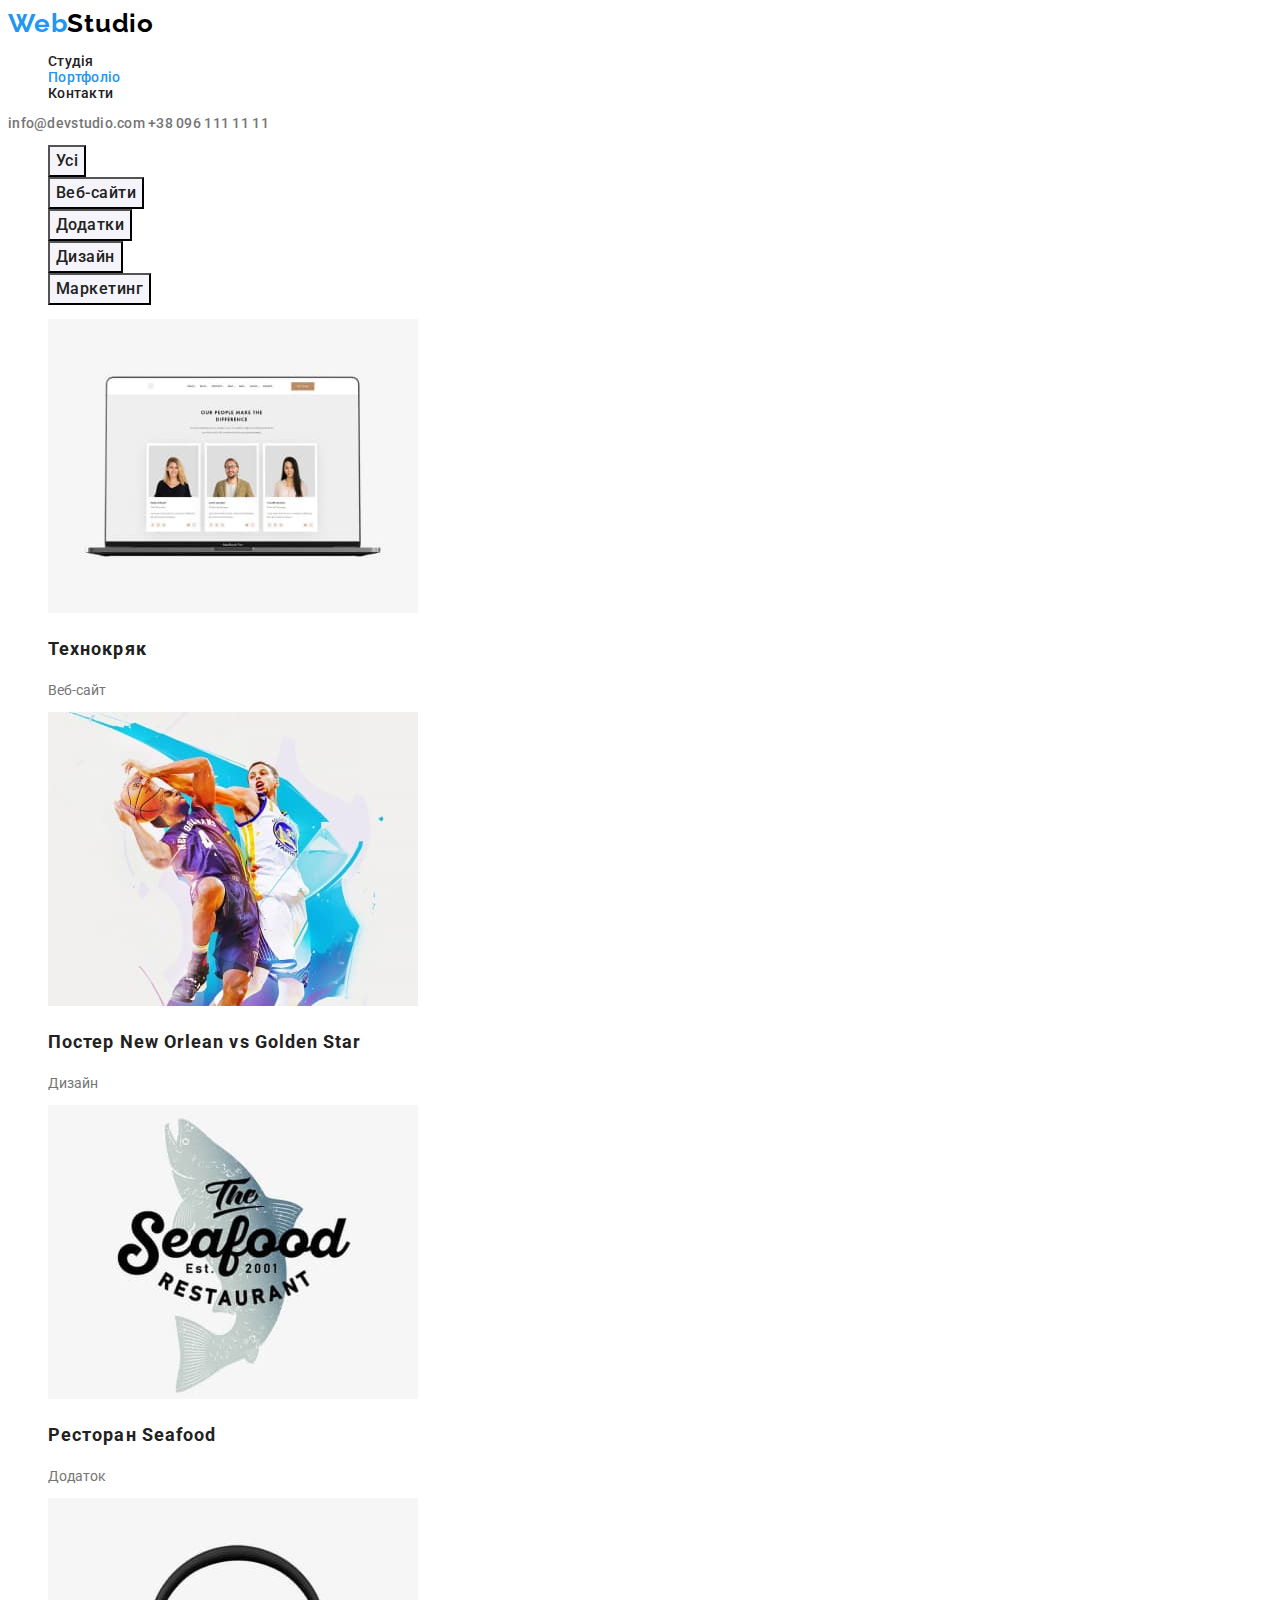
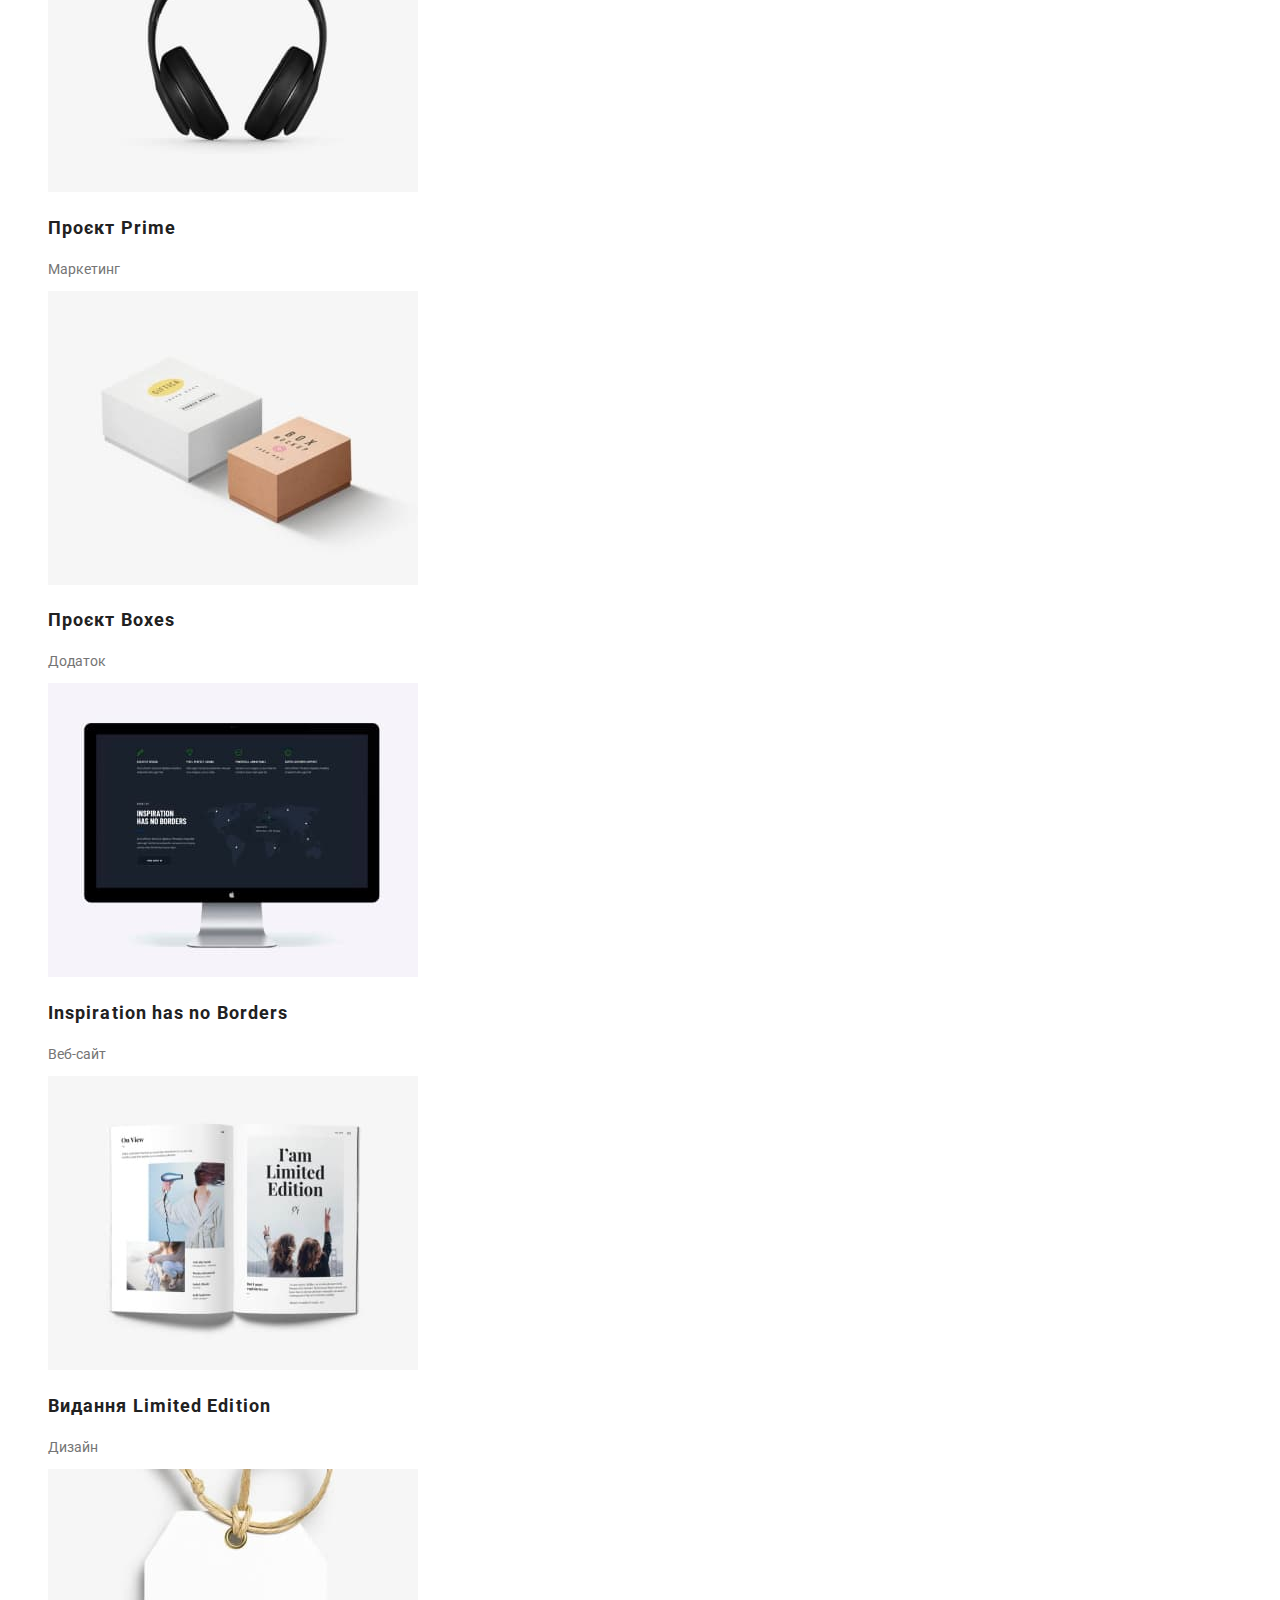
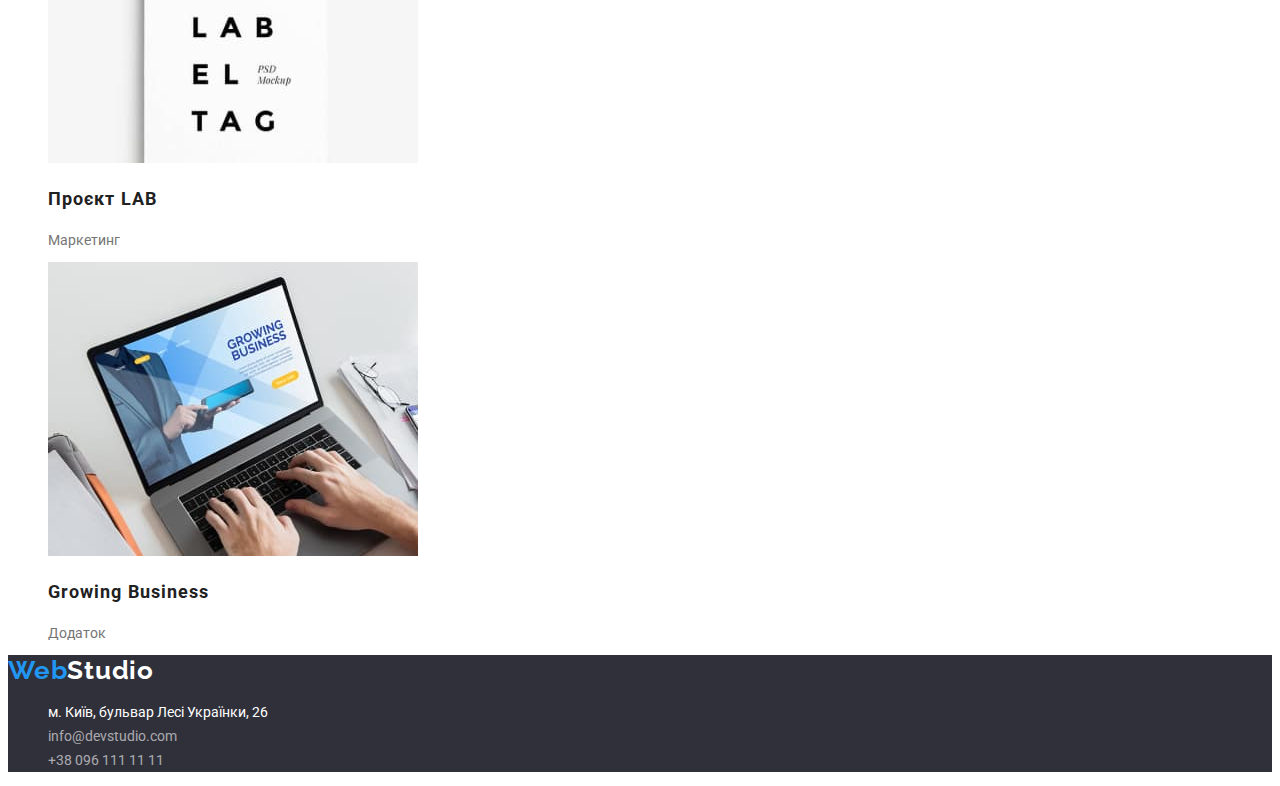
==== portfolio.html @ 14b9700d "Initial commit" ====
<!DOCTYPE html>
<html lang="uk">
	<head>
		<meta charset="UTF-8" />
		<meta http-equiv="X-UA-Compatible" content="IE=edge" />
		<meta name="viewport" content="width=device-width, initial-scale=1.0" />
		<title>Портфоліо</title>
		<link
			href="https://fonts.googleapis.com/css2?family=Raleway:wght@700&family=Roboto:wght@400;500;700;900&display=swap"
			rel="stylesheet"
		/>
		<link rel="stylesheet" href="./css/styles.css" />
	</head>
	<body>
		<header>
			<!-- prettier-ignore -->
			<a href="" lang="en" class="logo">Web<span class="logo-header">Studio</span></a>
			<nav>
				<ul class="list site-nav">
					<li><a href="./index.html" class="link">Студія</a></li>
					<li><a href="" class="link current">Портфоліо</a></li>
					<li><a href="" class="link">Контакти</a></li>
				</ul>
			</nav>
			<a href="mailto:info@devstudio.com" class="link-contacts">info@devstudio.com</a>
			<a href="tel:+380961111111" class="link-contacts">+38 096 111 11 11</a>
		</header>
		<main>
			<section class="section">
				<h1 class="visually-hidden">Портфоліо</h1>
				<!-- Фільтр -->
				<ul class="filter list">
					<li><button class="filter-button" type="button">Усі</button></li>
					<li><button class="filter-button" type="button">Веб-сайти</button></li>
					<li><button class="filter-button" type="button">Додатки</button></li>
					<li><button class="filter-button" type="button">Дизайн</button></li>
					<li><button class="filter-button" type="button">Маркетинг</button></li>
				</ul>
				<!-- Проекти -->
				<ul class="list">
					<li>
						<img src="./images/techno.jpg" alt="вебсайт технокряк" width="370" height="294" />
						<h2 class="title-portfolio">Технокряк</h2>
						<p>Веб-сайт</p>
					</li>
					<li>
						<img src="./images/basket.jpg" alt="постер баскетбольного матчу" width="370" height="294" />
						<h2 class="title-portfolio">
							Постер
							<span lang="en">New Orlean vs Golden Star</span>
						</h2>
						<p>Дизайн</p>
					</li>
					<li>
						<img src="./images/seafood.jpg" alt="додаток ресторан сайфуд" width="370" height="294" />
						<h2 class="title-portfolio">
							Ресторан
							<span lang="en">Seafood</span>
						</h2>
						<p>Додаток</p>
					</li>
					<li>
						<img src="./images/prime.jpg" alt="маркетинговий проєкт прайм" width="370" height="294" />
						<h2 class="title-portfolio">
							Проєкт
							<span lang="en">Prime</span>
						</h2>
						<p>Маркетинг</p>
					</li>
					<li>
						<img src="./images/boxes.jpg" alt="додаток проєкт боксес" width="370" height="294" />
						<h2 class="title-portfolio">
							Проєкт
							<span lang="en">Boxes</span>
						</h2>
						<p>Додаток</p>
					</li>
					<li>
						<img src="./images/borders.jpg" alt="вебсайт натхнення немає кордонів" width="370" height="294" />
						<h2 class="title-portfolio" lang="en">Inspiration has no Borders</h2>
						<p>Веб-сайт</p>
					</li>
					<li>
						<img src="./images/limited-edition.jpg" alt="дизайн видання обмежена серія" width="370" height="294" />
						<h2 class="title-portfolio">
							Видання
							<span lang="en">Limited Edition</span>
						</h2>
						<p>Дизайн</p>
					</li>
					<li>
						<img src="./images/lab.jpg" alt="маркетинговий проєкт лаб" width="370" height="294" />
						<h2 class="title-portfolio">
							Проєкт
							<span lang="en">LAB</span>
						</h2>
						<p>Маркетинг</p>
					</li>
					<li>
						<img src="./images/busines.jpg" alt="додаток зростаючий бізнес" width="370" height="294" />
						<h2 class="title-portfolio" lang="en">Growing Business</h2>
						<p>Додаток</p>
					</li>
				</ul>
			</section>
		</main>
		<footer class="footer">
			<!-- prettier-ignore -->
			<a href="" lang="en" class="logo">Web<span class="logo-footer">Studio</span></a>
			<address>
				<ul class="list">
					<li>
						<a
							href="https://goo.gl/maps/GXKJQdvFJzr9G8gM8"
							target="_blank"
							rel="noopener noreferrer nofollow"
							class="link-addresse-footer"
						>
							м. Київ, бульвар Лесі Українки, 26
						</a>
					</li>
					<li><a href="mailto:info@devstudio.com" class="link-contacts-footer">info@devstudio.com</a></li>
					<li><a href="tel:+380961111111" class="link-contacts-footer">+38 096 111 11 11</a></li>
				</ul>
			</address>
		</footer>
	</body>
</html>
---- css/styles.css ----
/* основний колір тексту #757575 */
/* колір заголовків h3 #212121 */
/* основний колір фону #FFFFFF */
/* додатковий колір фону #F5F4FA */
/* колір геро и футера #2F303A */
/* колір контактів футера rgba(255, 255, 255, 0.6); */
/*  */

/* призначенн змінних */
:root {
  --primary-text-color: #757575;
  --title-text-color: #212121;
  --basic-white-color: #ffffff;
  --logo-web: #2196f3;
  --logo-header: #000000;
  --hero-footer-bgc: #2f303a;
  --contacts-footer-colors: rgba(255, 255, 255, 0.6);
  --secondary-bgc: #f5f4fa;
}

/* body */
body {
  color: var(--primary-text-color);
  background-color: var(--basic-white-color);

  font-family: Roboto, sans-serif;
  font-size: 14px;
}

.background {
  background-color: var(--secondary-bgc);
}
.list {
  list-style: none;
}

.visually-hidden {
  position: absolute;
  white-space: nowrap;
  width: 1px;
  height: 1px;
  overflow: hidden;
  border: 0;
  padding: 0;
  clip: rect(0 0 0 0);
  clip-path: inset(50%);
  margin: -1px;
}

/* Header */
/* логотип*/
.logo {
  color: var(--logo-web);
  font-family: 'Raleway';

  font-weight: 700;
  font-size: 26px;
  line-height: calc(31 / 26);
  letter-spacing: 0.03em;

  text-decoration: none;
}
.logo-header {
  color: var(--logo-header);
}
/* кнопки навігації */
.site-nav .link {
  color: var(--title-text-color);

  font-weight: 500;
  font-size: 14px;
  line-height: calc(16 / 14);
  letter-spacing: 0.02em;

  text-decoration: none;
}

.site-nav .link:hover,
.site-nav .link:focus {
  color: var(--logo-web);
}

.link.current {
  color: var(--logo-web);
}

/* ссилки на пошту і телефон */
.link-contacts {
  color: var(--primary-text-color);

  font-weight: 500;
  font-size: 14px;
  line-height: calc(16 / 14);
  letter-spacing: 0.02em;

  text-decoration: none;
}

.link-contacts:hover,
.link-contacts:focus {
  color: var(--logo-web);
}

/* HERO */

.hero-section {
  background-color: var(--hero-footer-bgc);
}

.hero-title {
  color: var(--basic-white-color);

  font-weight: 900;
  font-size: 44px;
  line-height: calc(60 / 44);
  text-align: center;
  letter-spacing: 0.06em;

  text-transform: uppercase;
}

.hero-button {
  background-color: var(--logo-web);
  color: var(--basic-white-color);

  cursor: pointer;

  font-weight: 700;
  font-size: 16px;
  line-height: calc(30 / 16);
  display: flex;
  align-items: center;
  text-align: center;
  letter-spacing: 0.06em;
}

/* Стилі заголовків */
.section-title {
  color: var(--title-text-color);

  font-weight: 700;
  font-size: 36px;
  line-height: calc(42 / 36);
  text-align: center;
  letter-spacing: 0.03em;
}

.feature-title {
  color: var(--title-text-color);

  font-weight: 700;
  font-size: 14px;
  line-height: calc(16 / 14);
  letter-spacing: 0.03em;
  text-transform: uppercase;
}

.tem-title {
  color: var(--title-text-color);

  font-weight: 500;
  font-size: 16px;
  line-height: calc(19 / 16);
  letter-spacing: 0.03em;
}

/* FOOTER */
.footer {
  background-color: var(--hero-footer-bgc);
  line-height: calc(24 / 14);
}
.logo-footer {
  color: var(--basic-white-color);
}

.link-addresse-footer {
  color: var(--basic-white-color);
  text-decoration: none;
  font-style: normal;
}

.link-addresse-footer:hover,
.link-addresse-footer:focus {
  color: var(--logo-web);
}

.link-contacts-footer {
  color: var(--contacts-footer-colors);
  text-decoration: none;
  font-style: normal;
}

.link-contacts-footer:hover,
.link-contacts-footer:focus {
  color: var(--logo-web);
}

/* Портфоліо */
.filter-button {
  color: var(--title-text-color);
  background-color: var(--secondary-bgc);

  font-family: 'Roboto';
  font-style: normal;
  font-weight: 500;
  font-size: 16px;
  line-height: calc(26 / 16);
  text-align: center;
  letter-spacing: 0.03em;
}

.filter-button:hover,
.filter-button:focus {
  color: var(--basic-white-color);
  background-color: var(--logo-web);
  cursor: pointer;
}

.title-portfolio {
  color: var(--title-text-color);

  font-weight: 700;
  font-size: 18px;
  line-height: calc(36 / 18);
  letter-spacing: 0.06em;
}
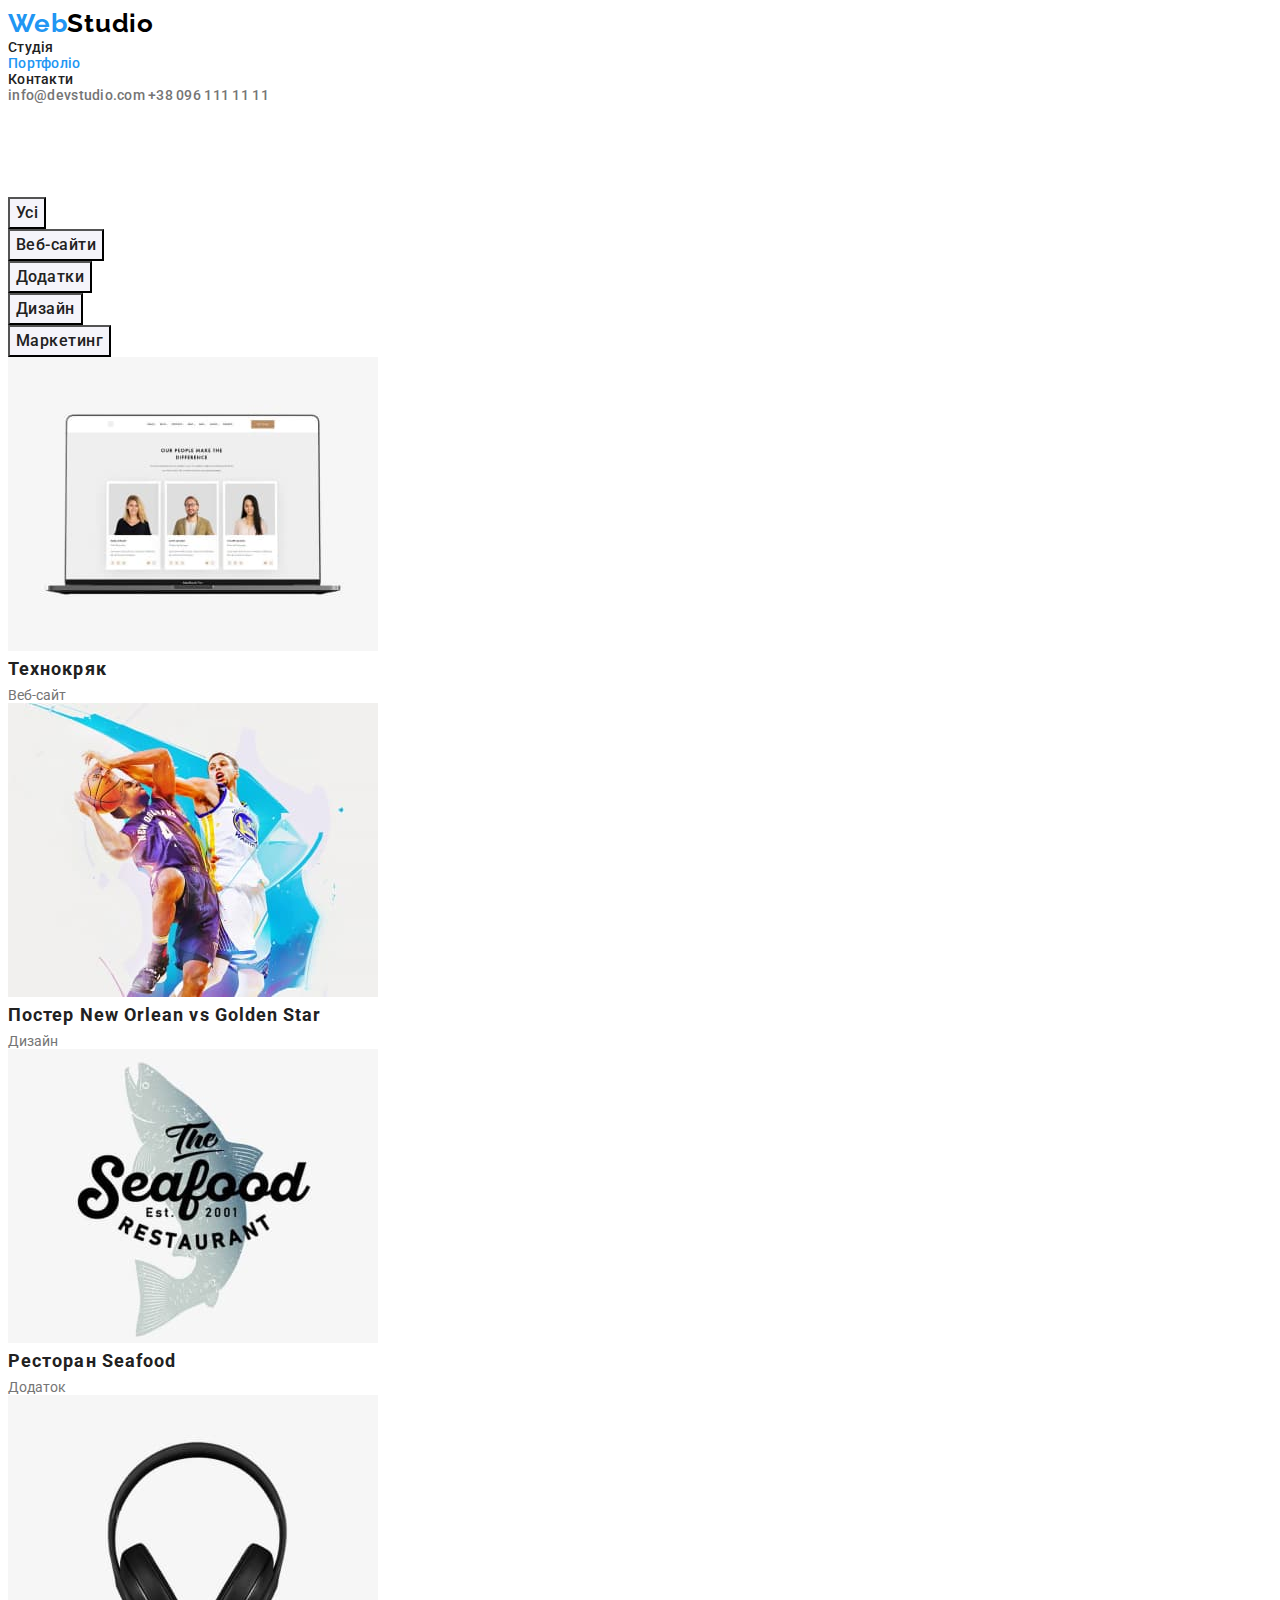
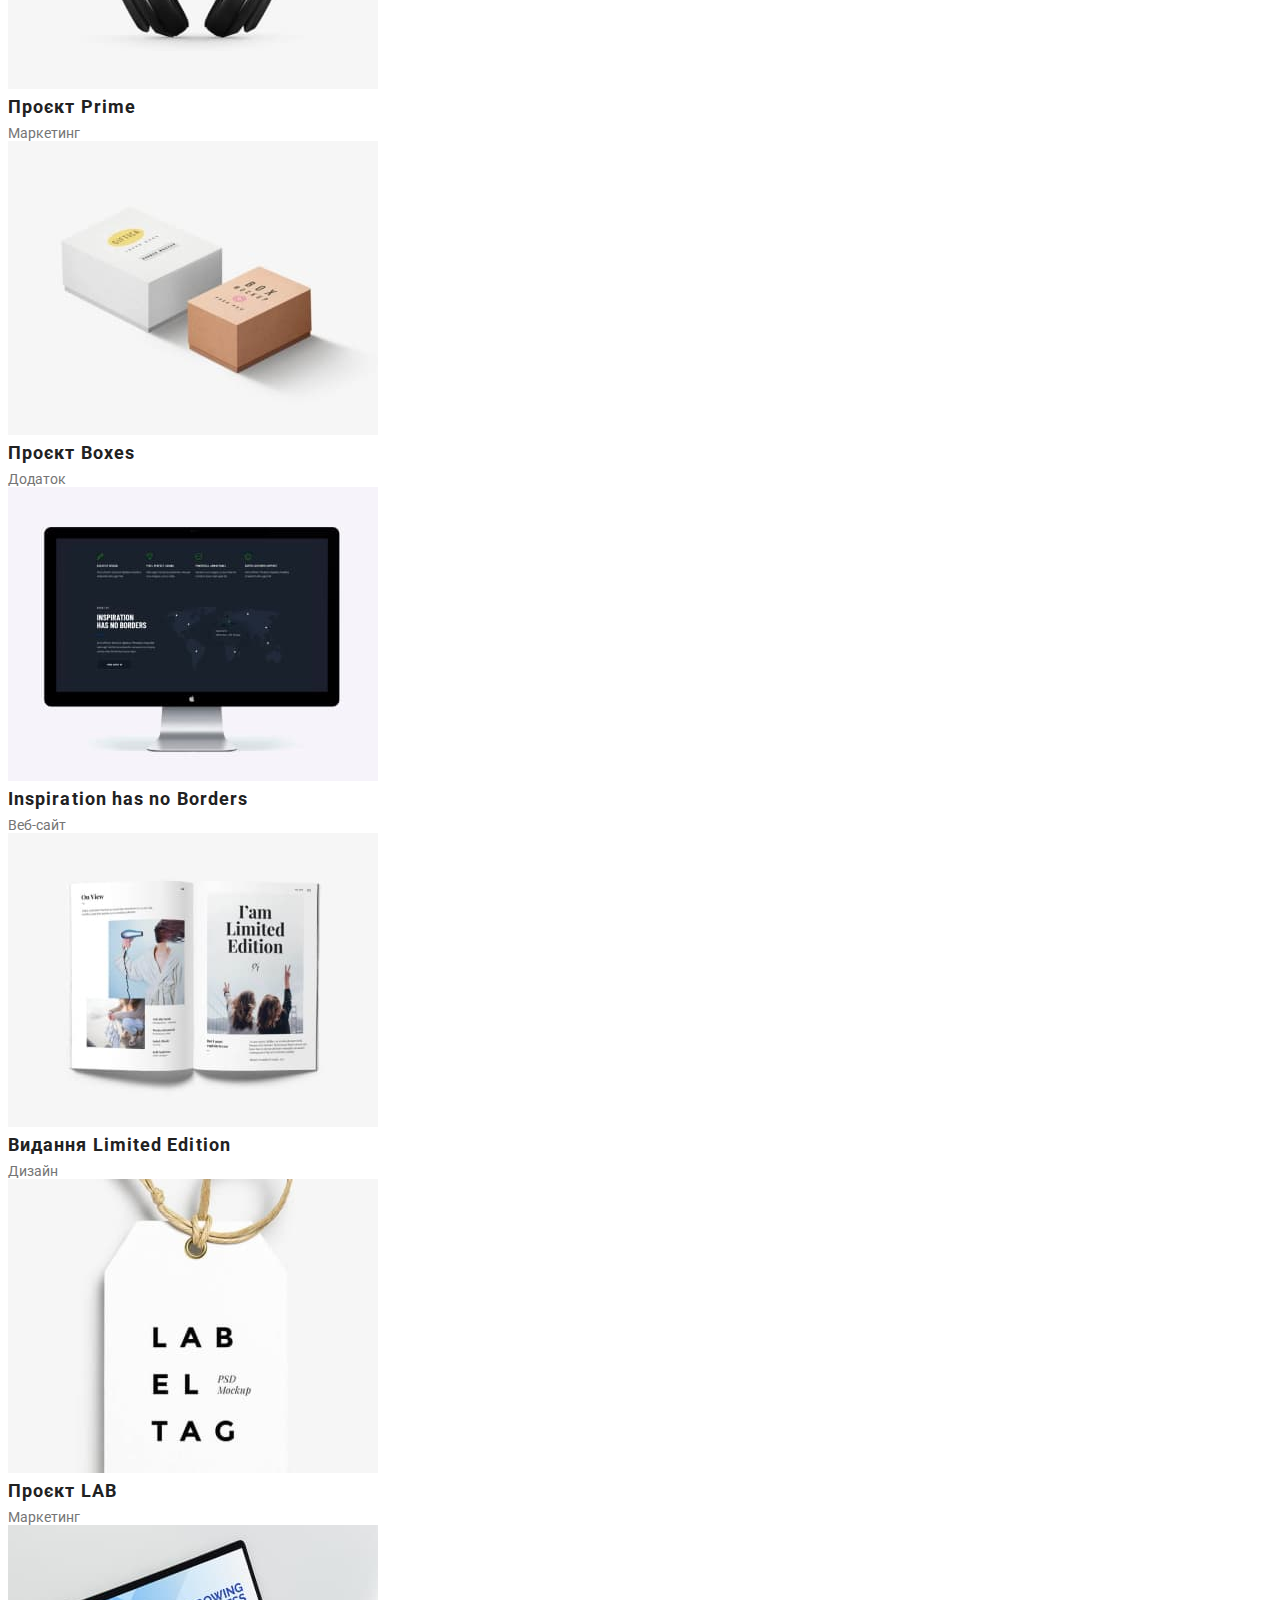
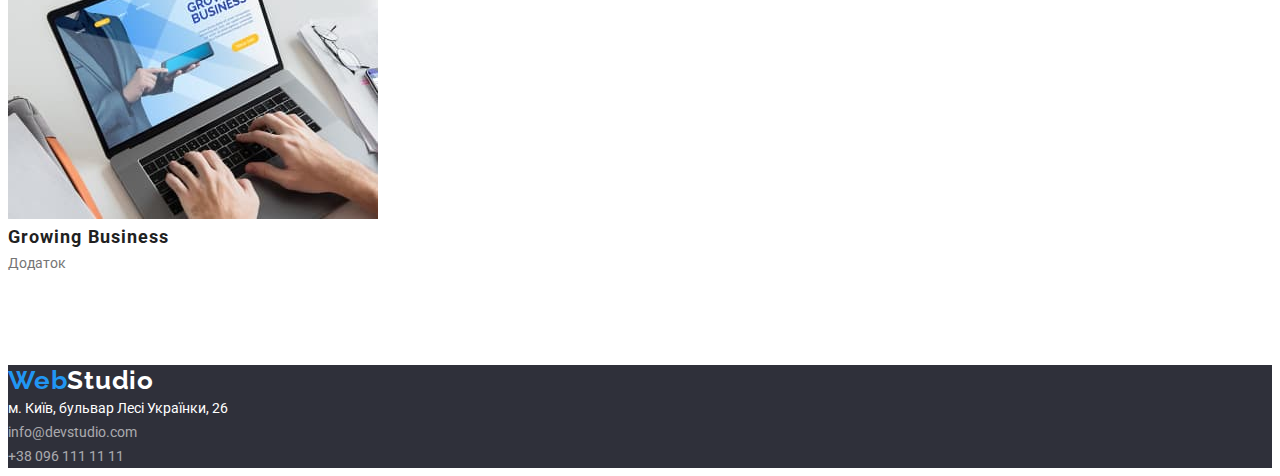
==== commit 9763291c: "розстановка відступів(не закінчив)" ====
--- a/portfolio.html
+++ b/portfolio.html
@@ -1,128 +1,167 @@
 <!DOCTYPE html>
 <html lang="uk">
-	<head>
-		<meta charset="UTF-8" />
-		<meta http-equiv="X-UA-Compatible" content="IE=edge" />
-		<meta name="viewport" content="width=device-width, initial-scale=1.0" />
-		<title>Портфоліо</title>
-		<link
-			href="https://fonts.googleapis.com/css2?family=Raleway:wght@700&family=Roboto:wght@400;500;700;900&display=swap"
-			rel="stylesheet"
-		/>
-		<link rel="stylesheet" href="./css/styles.css" />
-	</head>
-	<body>
-		<header>
-			<!-- prettier-ignore -->
-			<a href="" lang="en" class="logo">Web<span class="logo-header">Studio</span></a>
-			<nav>
-				<ul class="list site-nav">
-					<li><a href="./index.html" class="link">Студія</a></li>
-					<li><a href="" class="link current">Портфоліо</a></li>
-					<li><a href="" class="link">Контакти</a></li>
-				</ul>
-			</nav>
-			<a href="mailto:info@devstudio.com" class="link-contacts">info@devstudio.com</a>
-			<a href="tel:+380961111111" class="link-contacts">+38 096 111 11 11</a>
-		</header>
-		<main>
-			<section class="section">
-				<h1 class="visually-hidden">Портфоліо</h1>
-				<!-- Фільтр -->
-				<ul class="filter list">
-					<li><button class="filter-button" type="button">Усі</button></li>
-					<li><button class="filter-button" type="button">Веб-сайти</button></li>
-					<li><button class="filter-button" type="button">Додатки</button></li>
-					<li><button class="filter-button" type="button">Дизайн</button></li>
-					<li><button class="filter-button" type="button">Маркетинг</button></li>
-				</ul>
-				<!-- Проекти -->
-				<ul class="list">
-					<li>
-						<img src="./images/techno.jpg" alt="вебсайт технокряк" width="370" height="294" />
-						<h2 class="title-portfolio">Технокряк</h2>
-						<p>Веб-сайт</p>
-					</li>
-					<li>
-						<img src="./images/basket.jpg" alt="постер баскетбольного матчу" width="370" height="294" />
-						<h2 class="title-portfolio">
-							Постер
-							<span lang="en">New Orlean vs Golden Star</span>
-						</h2>
-						<p>Дизайн</p>
-					</li>
-					<li>
-						<img src="./images/seafood.jpg" alt="додаток ресторан сайфуд" width="370" height="294" />
-						<h2 class="title-portfolio">
-							Ресторан
-							<span lang="en">Seafood</span>
-						</h2>
-						<p>Додаток</p>
-					</li>
-					<li>
-						<img src="./images/prime.jpg" alt="маркетинговий проєкт прайм" width="370" height="294" />
-						<h2 class="title-portfolio">
-							Проєкт
-							<span lang="en">Prime</span>
-						</h2>
-						<p>Маркетинг</p>
-					</li>
-					<li>
-						<img src="./images/boxes.jpg" alt="додаток проєкт боксес" width="370" height="294" />
-						<h2 class="title-portfolio">
-							Проєкт
-							<span lang="en">Boxes</span>
-						</h2>
-						<p>Додаток</p>
-					</li>
-					<li>
-						<img src="./images/borders.jpg" alt="вебсайт натхнення немає кордонів" width="370" height="294" />
-						<h2 class="title-portfolio" lang="en">Inspiration has no Borders</h2>
-						<p>Веб-сайт</p>
-					</li>
-					<li>
-						<img src="./images/limited-edition.jpg" alt="дизайн видання обмежена серія" width="370" height="294" />
-						<h2 class="title-portfolio">
-							Видання
-							<span lang="en">Limited Edition</span>
-						</h2>
-						<p>Дизайн</p>
-					</li>
-					<li>
-						<img src="./images/lab.jpg" alt="маркетинговий проєкт лаб" width="370" height="294" />
-						<h2 class="title-portfolio">
-							Проєкт
-							<span lang="en">LAB</span>
-						</h2>
-						<p>Маркетинг</p>
-					</li>
-					<li>
-						<img src="./images/busines.jpg" alt="додаток зростаючий бізнес" width="370" height="294" />
-						<h2 class="title-portfolio" lang="en">Growing Business</h2>
-						<p>Додаток</p>
-					</li>
-				</ul>
-			</section>
-		</main>
-		<footer class="footer">
-			<!-- prettier-ignore -->
-			<a href="" lang="en" class="logo">Web<span class="logo-footer">Studio</span></a>
-			<address>
-				<ul class="list">
-					<li>
-						<a
-							href="https://goo.gl/maps/GXKJQdvFJzr9G8gM8"
-							target="_blank"
-							rel="noopener noreferrer nofollow"
-							class="link-addresse-footer"
-						>
-							м. Київ, бульвар Лесі Українки, 26
-						</a>
-					</li>
-					<li><a href="mailto:info@devstudio.com" class="link-contacts-footer">info@devstudio.com</a></li>
-					<li><a href="tel:+380961111111" class="link-contacts-footer">+38 096 111 11 11</a></li>
-				</ul>
-			</address>
-		</footer>
-	</body>
+  <head>
+    <meta charset="UTF-8" />
+    <meta http-equiv="X-UA-Compatible" content="IE=edge" />
+    <meta name="viewport" content="width=device-width, initial-scale=1.0" />
+    <title>Портфоліо</title>
+    <link
+      href="https://fonts.googleapis.com/css2?family=Raleway:wght@700&family=Roboto:wght@400;500;700;900&display=swap"
+      rel="stylesheet"
+    />
+    <link
+      rel="stylesheet"
+      href="https://cdnjs.cloudflare.com/ajax/libs/modern-normalize/1.1.0/modern-normalize.min.css"
+      integrity="sha512-wpPYUAdjBVSE4KJnH1VR1HeZfpl1ub8YT/NKx4PuQ5NmX2tKuGu6U/JRp5y+Y8XG2tV+wKQpNHVUX03MfMFn9Q=="
+      crossorigin="anonymous"
+      referrerpolicy="no-referrer"
+    />
+    <link rel="stylesheet" href="./css/styles.css" />
+  </head>
+  <body>
+    <header>
+      <!-- prettier-ignore -->
+      <a href="" lang="en" class="logo">Web<span class="logo-header">Studio</span></a>
+      <nav>
+        <ul class="list site-nav">
+          <li><a href="./index.html" class="link">Студія</a></li>
+          <li><a href="" class="link current">Портфоліо</a></li>
+          <li><a href="" class="link">Контакти</a></li>
+        </ul>
+      </nav>
+      <a href="mailto:info@devstudio.com" class="link-contacts">info@devstudio.com</a>
+      <a href="tel:+380961111111" class="link-contacts">+38 096 111 11 11</a>
+    </header>
+    <main>
+      <section class="section">
+        <h1 class="visually-hidden">Портфоліо</h1>
+        <!-- Фільтр -->
+        <ul class="filter list">
+          <li><button class="filter-button" type="button">Усі</button></li>
+          <li><button class="filter-button" type="button">Веб-сайти</button></li>
+          <li><button class="filter-button" type="button">Додатки</button></li>
+          <li><button class="filter-button" type="button">Дизайн</button></li>
+          <li><button class="filter-button" type="button">Маркетинг</button></li>
+        </ul>
+        <!-- Проекти -->
+        <ul class="list">
+          <li>
+            <img src="./images/techno.jpg" alt="вебсайт технокряк" width="370" height="294" />
+            <h2 class="title-portfolio">Технокряк</h2>
+            <p>Веб-сайт</p>
+          </li>
+          <li>
+            <img
+              src="./images/basket.jpg"
+              alt="постер баскетбольного матчу"
+              width="370"
+              height="294"
+            />
+            <h2 class="title-portfolio">
+              Постер
+              <span lang="en">New Orlean vs Golden Star</span>
+            </h2>
+            <p>Дизайн</p>
+          </li>
+          <li>
+            <img
+              src="./images/seafood.jpg"
+              alt="додаток ресторан сайфуд"
+              width="370"
+              height="294"
+            />
+            <h2 class="title-portfolio">
+              Ресторан
+              <span lang="en">Seafood</span>
+            </h2>
+            <p>Додаток</p>
+          </li>
+          <li>
+            <img
+              src="./images/prime.jpg"
+              alt="маркетинговий проєкт прайм"
+              width="370"
+              height="294"
+            />
+            <h2 class="title-portfolio">
+              Проєкт
+              <span lang="en">Prime</span>
+            </h2>
+            <p>Маркетинг</p>
+          </li>
+          <li>
+            <img src="./images/boxes.jpg" alt="додаток проєкт боксес" width="370" height="294" />
+            <h2 class="title-portfolio">
+              Проєкт
+              <span lang="en">Boxes</span>
+            </h2>
+            <p>Додаток</p>
+          </li>
+          <li>
+            <img
+              src="./images/borders.jpg"
+              alt="вебсайт натхнення немає кордонів"
+              width="370"
+              height="294"
+            />
+            <h2 class="title-portfolio" lang="en">Inspiration has no Borders</h2>
+            <p>Веб-сайт</p>
+          </li>
+          <li>
+            <img
+              src="./images/limited-edition.jpg"
+              alt="дизайн видання обмежена серія"
+              width="370"
+              height="294"
+            />
+            <h2 class="title-portfolio">
+              Видання
+              <span lang="en">Limited Edition</span>
+            </h2>
+            <p>Дизайн</p>
+          </li>
+          <li>
+            <img src="./images/lab.jpg" alt="маркетинговий проєкт лаб" width="370" height="294" />
+            <h2 class="title-portfolio">
+              Проєкт
+              <span lang="en">LAB</span>
+            </h2>
+            <p>Маркетинг</p>
+          </li>
+          <li>
+            <img
+              src="./images/busines.jpg"
+              alt="додаток зростаючий бізнес"
+              width="370"
+              height="294"
+            />
+            <h2 class="title-portfolio" lang="en">Growing Business</h2>
+            <p>Додаток</p>
+          </li>
+        </ul>
+      </section>
+    </main>
+    <footer class="footer">
+      <!-- prettier-ignore -->
+      <a href="" lang="en" class="logo">Web<span class="logo-footer">Studio</span></a>
+      <address>
+        <ul class="list">
+          <li>
+            <a
+              href="https://goo.gl/maps/GXKJQdvFJzr9G8gM8"
+              target="_blank"
+              rel="noopener noreferrer nofollow"
+              class="link-addresse-footer"
+            >
+              м. Київ, бульвар Лесі Українки, 26
+            </a>
+          </li>
+          <li>
+            <a href="mailto:info@devstudio.com" class="link-contacts-footer">info@devstudio.com</a>
+          </li>
+          <li><a href="tel:+380961111111" class="link-contacts-footer">+38 096 111 11 11</a></li>
+        </ul>
+      </address>
+    </footer>
+  </body>
 </html>
--- a/css/styles.css
+++ b/css/styles.css
@@ -4,9 +4,10 @@
 /* додатковий колір фону #F5F4FA */
 /* колір геро и футера #2F303A */
 /* колір контактів футера rgba(255, 255, 255, 0.6); */
-/*  */
-
-/* призначенн змінних */
+/* колір логотип, кнопка, підсвітка #2196F3*/
+/* колір кнопка герой-активна #188CE8 */
+
+/* призначення змінних */
 :root {
   --primary-text-color: #757575;
   --title-text-color: #212121;
@@ -16,6 +17,7 @@
   --hero-footer-bgc: #2f303a;
   --contacts-footer-colors: rgba(255, 255, 255, 0.6);
   --secondary-bgc: #f5f4fa;
+  --button-activ-color: #188ce8;
 }
 
 /* body */
@@ -30,10 +32,34 @@
 .background {
   background-color: var(--secondary-bgc);
 }
+
+h1,
+h2,
+h3,
+h4,
+h5,
+h6,
+p {
+  margin: 0;
+}
 .list {
   list-style: none;
-}
-
+  margin: 0;
+  padding: 0;
+}
+
+img {
+  display: block;
+}
+
+.container {
+  width: 1200px;
+  padding-left: 15px;
+  padding-right: 15px;
+  margin-left: auto;
+  margin-right: auto;
+  outline: 2px solid red;
+}
 .visually-hidden {
   position: absolute;
   white-space: nowrap;
@@ -105,6 +131,7 @@
 
 .hero-section {
   background-color: var(--hero-footer-bgc);
+  padding: 200px 0;
 }
 
 .hero-title {
@@ -115,8 +142,10 @@
   line-height: calc(60 / 44);
   text-align: center;
   letter-spacing: 0.06em;
-
   text-transform: uppercase;
+
+  width: 696px;
+  padding-bottom: 30px;
 }
 
 .hero-button {
@@ -128,13 +157,31 @@
   font-weight: 700;
   font-size: 16px;
   line-height: calc(30 / 16);
-  display: flex;
+  /* display: flex; */
   align-items: center;
   text-align: center;
   letter-spacing: 0.06em;
-}
-
-/* Стилі заголовків */
+
+  min-width: 216px;
+  min-height: 50px;
+  padding: 10px 32px;
+  border-radius: 4px;
+}
+
+.hero-button:hover,
+.hero-button:focus {
+  background-color: var(--button-activ-color);
+}
+
+/* Main */
+
+.section {
+  padding-top: 94px;
+  padding-bottom: 94px;
+}
+.not-padding {
+  padding-top: 0;
+}
 .section-title {
   color: var(--title-text-color);
 
@@ -143,6 +190,8 @@
   line-height: calc(42 / 36);
   text-align: center;
   letter-spacing: 0.03em;
+
+  margin-bottom: 50px;
 }
 
 .feature-title {
@@ -153,9 +202,15 @@
   line-height: calc(16 / 14);
   letter-spacing: 0.03em;
   text-transform: uppercase;
-}
-
-.tem-title {
+
+  margin-bottom: 10px;
+}
+
+.feature-text {
+  width: 270px;
+}
+
+.team-title {
   color: var(--title-text-color);
 
   font-weight: 500;
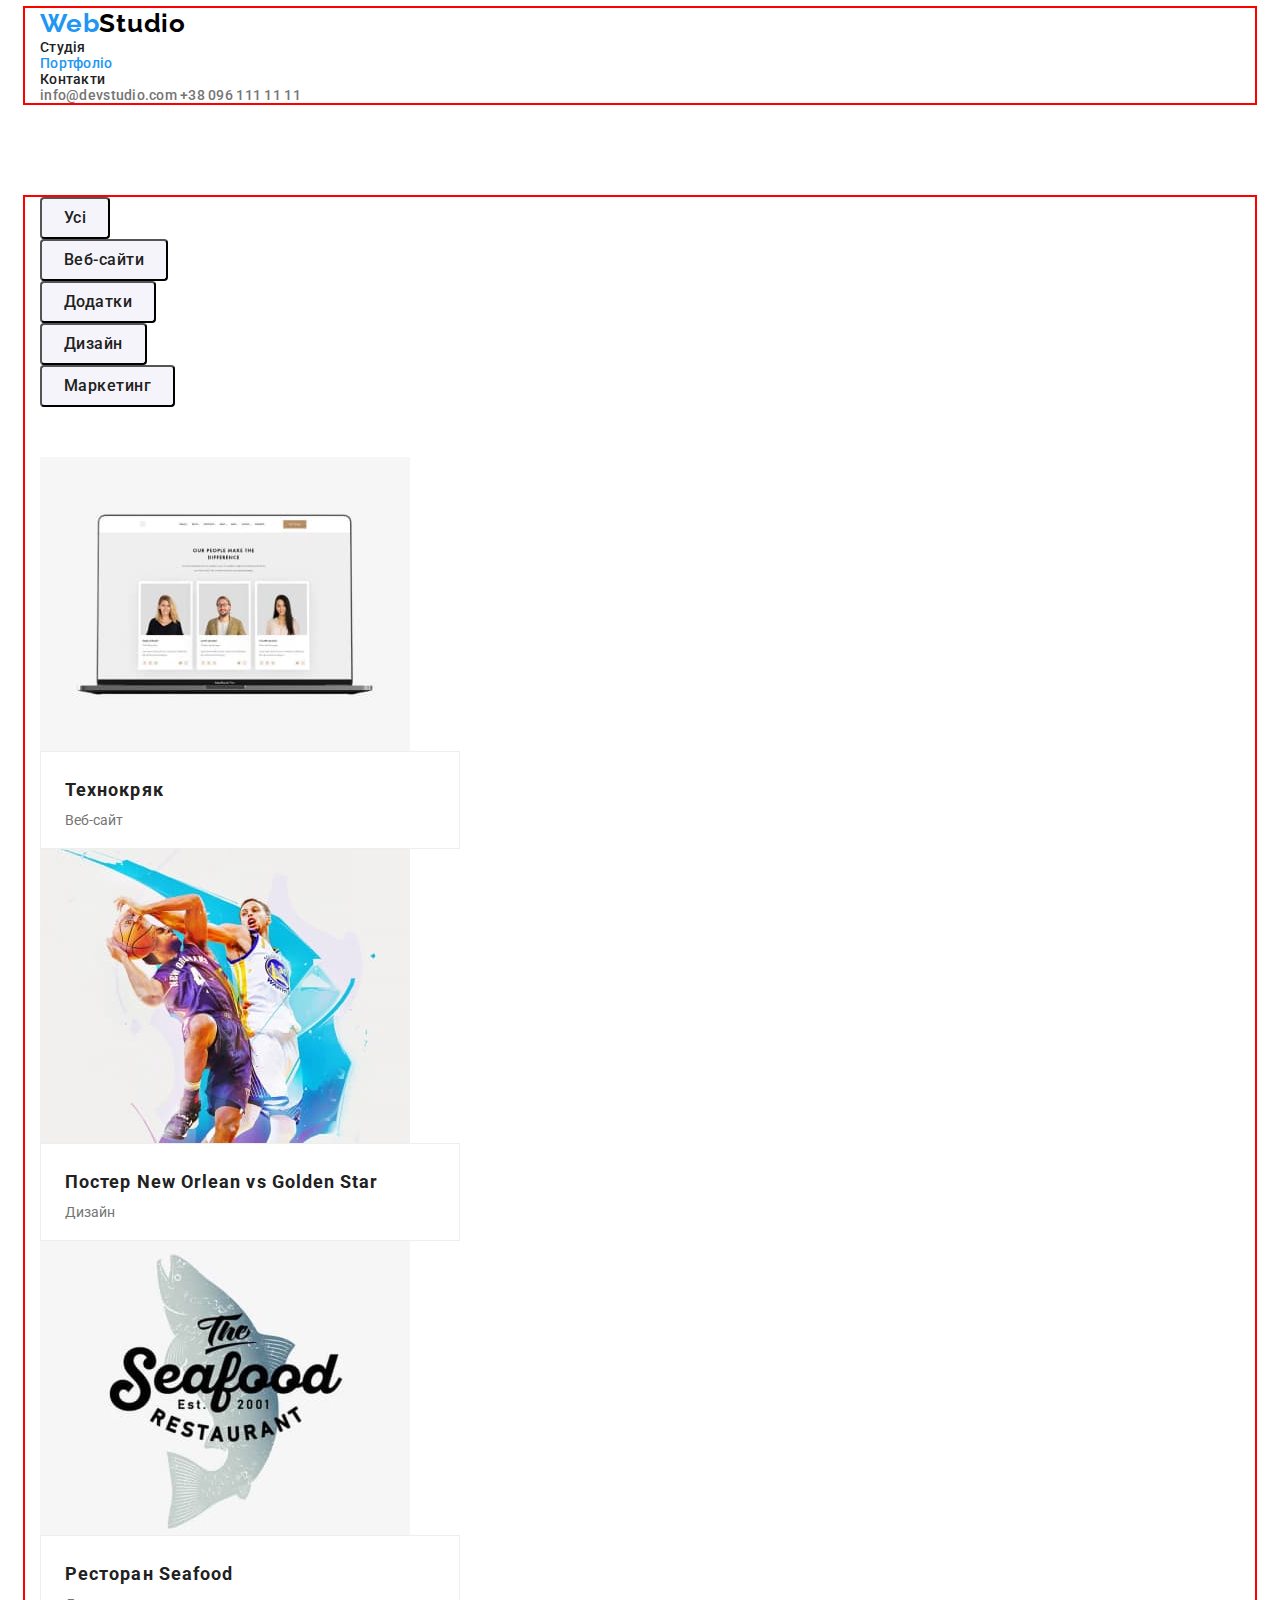
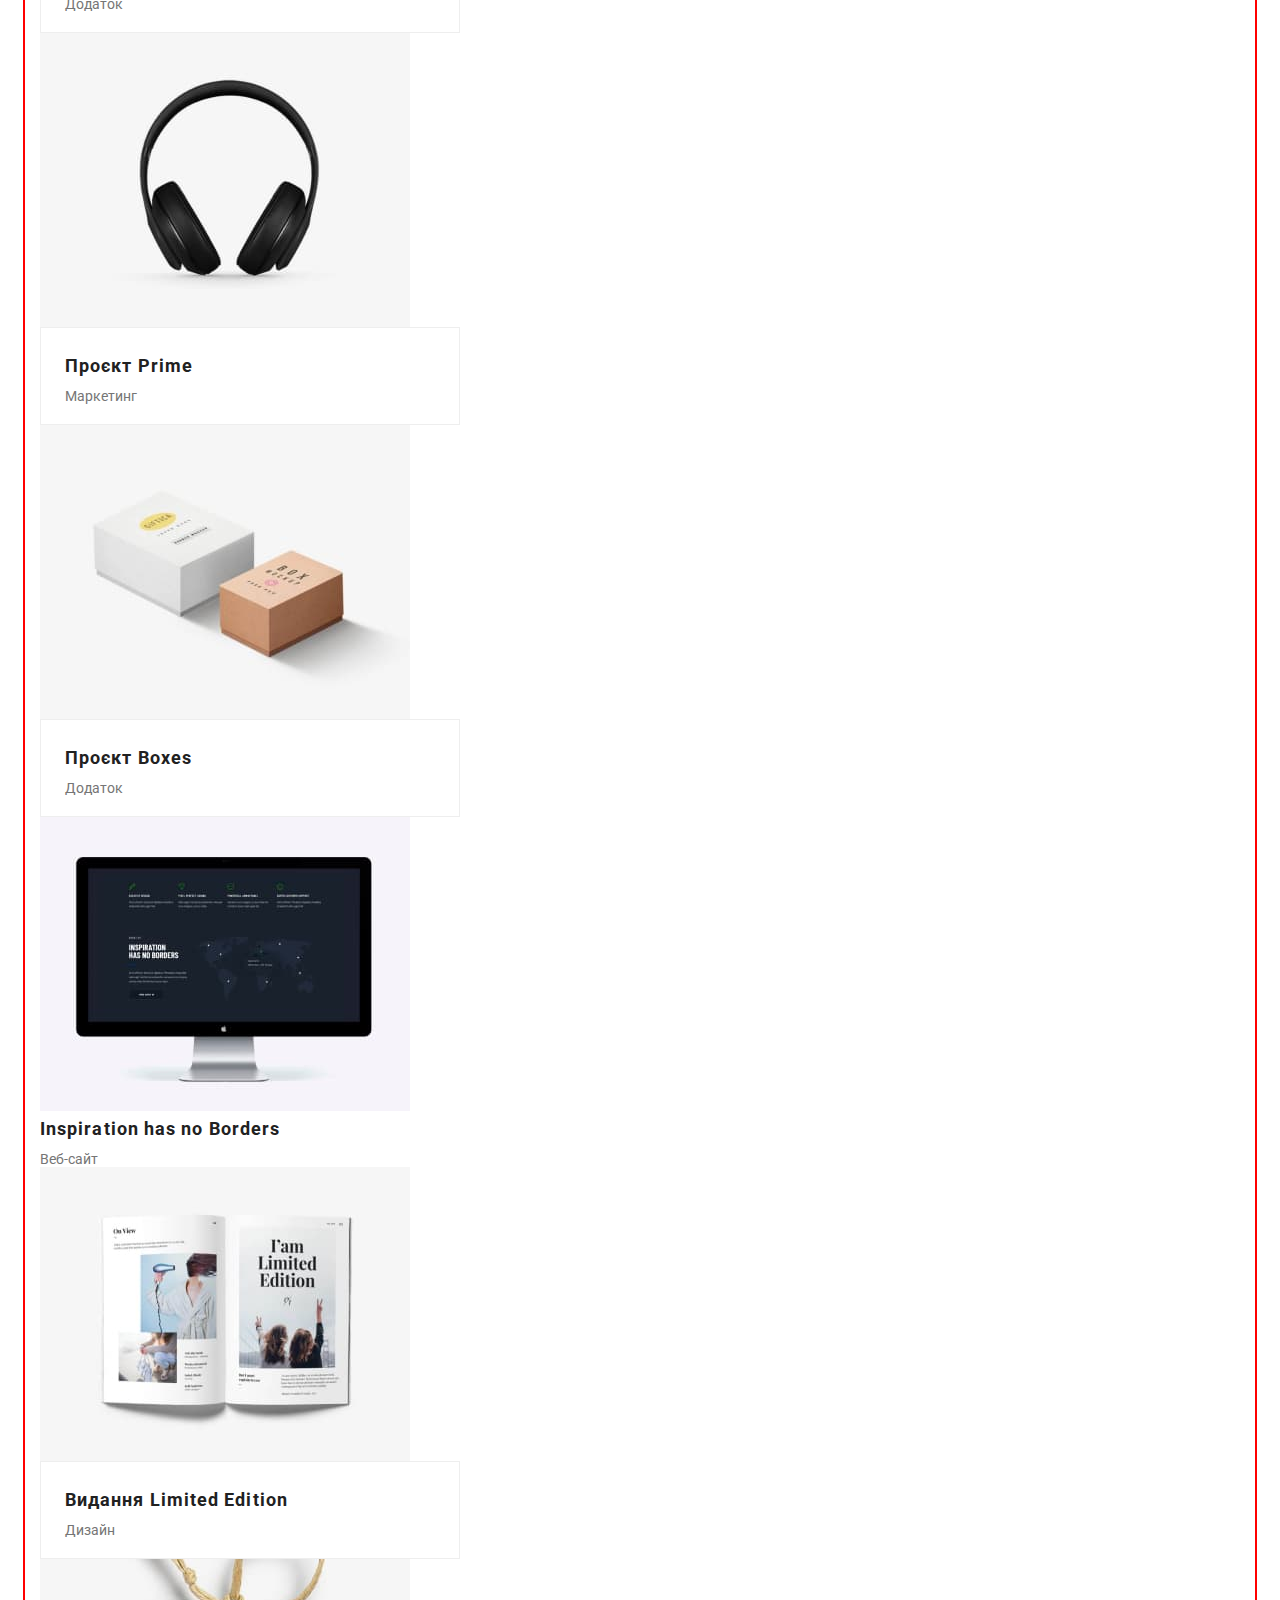
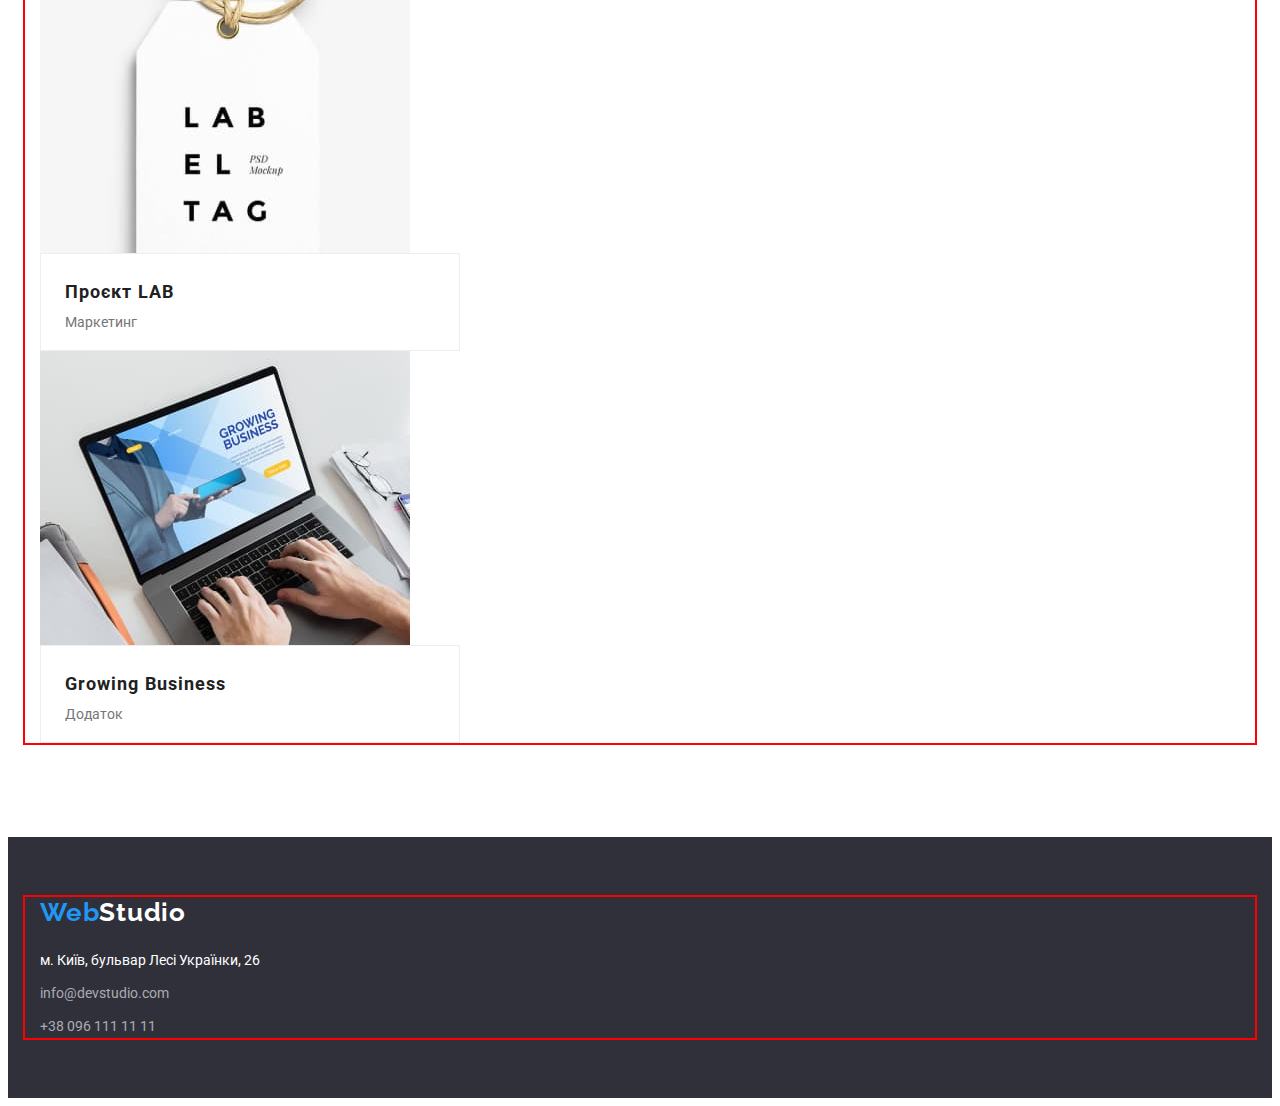
==== commit a0d85884: "готові відступи без флекс" ====
--- a/portfolio.html
+++ b/portfolio.html
@@ -5,10 +5,12 @@
     <meta http-equiv="X-UA-Compatible" content="IE=edge" />
     <meta name="viewport" content="width=device-width, initial-scale=1.0" />
     <title>Портфоліо</title>
+    <!-- Стилі -->
     <link
       href="https://fonts.googleapis.com/css2?family=Raleway:wght@700&family=Roboto:wght@400;500;700;900&display=swap"
       rel="stylesheet"
     />
+    <!-- Нормалізатор -->
     <link
       rel="stylesheet"
       href="https://cdnjs.cloudflare.com/ajax/libs/modern-normalize/1.1.0/modern-normalize.min.css"
@@ -16,152 +18,209 @@
       crossorigin="anonymous"
       referrerpolicy="no-referrer"
     />
+    <!-- Стилі -->
     <link rel="stylesheet" href="./css/styles.css" />
   </head>
   <body>
     <header>
-      <!-- prettier-ignore -->
-      <a href="" lang="en" class="logo">Web<span class="logo-header">Studio</span></a>
-      <nav>
-        <ul class="list site-nav">
-          <li><a href="./index.html" class="link">Студія</a></li>
-          <li><a href="" class="link current">Портфоліо</a></li>
-          <li><a href="" class="link">Контакти</a></li>
-        </ul>
-      </nav>
-      <a href="mailto:info@devstudio.com" class="link-contacts">info@devstudio.com</a>
-      <a href="tel:+380961111111" class="link-contacts">+38 096 111 11 11</a>
+      <div class="container">
+        <!-- prettier-ignore -->
+        <a href="" lang="en" class="logo">Web<span class="logo-header">Studio</span></a>
+        <nav>
+          <ul class="list site-nav">
+            <li><a href="./index.html" class="link">Студія</a></li>
+            <li><a href="" class="link current">Портфоліо</a></li>
+            <li><a href="" class="link">Контакти</a></li>
+          </ul>
+        </nav>
+        <a href="mailto:info@devstudio.com" class="link-contacts">info@devstudio.com</a>
+        <a href="tel:+380961111111" class="link-contacts">+38 096 111 11 11</a>
+      </div>
     </header>
     <main>
       <section class="section">
-        <h1 class="visually-hidden">Портфоліо</h1>
-        <!-- Фільтр -->
-        <ul class="filter list">
-          <li><button class="filter-button" type="button">Усі</button></li>
-          <li><button class="filter-button" type="button">Веб-сайти</button></li>
-          <li><button class="filter-button" type="button">Додатки</button></li>
-          <li><button class="filter-button" type="button">Дизайн</button></li>
-          <li><button class="filter-button" type="button">Маркетинг</button></li>
-        </ul>
-        <!-- Проекти -->
-        <ul class="list">
-          <li>
-            <img src="./images/techno.jpg" alt="вебсайт технокряк" width="370" height="294" />
-            <h2 class="title-portfolio">Технокряк</h2>
-            <p>Веб-сайт</p>
-          </li>
-          <li>
-            <img
-              src="./images/basket.jpg"
-              alt="постер баскетбольного матчу"
-              width="370"
-              height="294"
-            />
-            <h2 class="title-portfolio">
-              Постер
-              <span lang="en">New Orlean vs Golden Star</span>
-            </h2>
-            <p>Дизайн</p>
-          </li>
-          <li>
-            <img
-              src="./images/seafood.jpg"
-              alt="додаток ресторан сайфуд"
-              width="370"
-              height="294"
-            />
-            <h2 class="title-portfolio">
-              Ресторан
-              <span lang="en">Seafood</span>
-            </h2>
-            <p>Додаток</p>
-          </li>
-          <li>
-            <img
-              src="./images/prime.jpg"
-              alt="маркетинговий проєкт прайм"
-              width="370"
-              height="294"
-            />
-            <h2 class="title-portfolio">
-              Проєкт
-              <span lang="en">Prime</span>
-            </h2>
-            <p>Маркетинг</p>
-          </li>
-          <li>
-            <img src="./images/boxes.jpg" alt="додаток проєкт боксес" width="370" height="294" />
-            <h2 class="title-portfolio">
-              Проєкт
-              <span lang="en">Boxes</span>
-            </h2>
-            <p>Додаток</p>
-          </li>
-          <li>
-            <img
-              src="./images/borders.jpg"
-              alt="вебсайт натхнення немає кордонів"
-              width="370"
-              height="294"
-            />
-            <h2 class="title-portfolio" lang="en">Inspiration has no Borders</h2>
-            <p>Веб-сайт</p>
-          </li>
-          <li>
-            <img
-              src="./images/limited-edition.jpg"
-              alt="дизайн видання обмежена серія"
-              width="370"
-              height="294"
-            />
-            <h2 class="title-portfolio">
-              Видання
-              <span lang="en">Limited Edition</span>
-            </h2>
-            <p>Дизайн</p>
-          </li>
-          <li>
-            <img src="./images/lab.jpg" alt="маркетинговий проєкт лаб" width="370" height="294" />
-            <h2 class="title-portfolio">
-              Проєкт
-              <span lang="en">LAB</span>
-            </h2>
-            <p>Маркетинг</p>
-          </li>
-          <li>
-            <img
-              src="./images/busines.jpg"
-              alt="додаток зростаючий бізнес"
-              width="370"
-              height="294"
-            />
-            <h2 class="title-portfolio" lang="en">Growing Business</h2>
-            <p>Додаток</p>
-          </li>
-        </ul>
+        <div class="container">
+          <h1 class="visually-hidden">Портфоліо</h1>
+          <!-- Фільтр -->
+          <ul class="filter list">
+            <li><button class="filter-button" type="button">Усі</button></li>
+            <li><button class="filter-button" type="button">Веб-сайти</button></li>
+            <li><button class="filter-button" type="button">Додатки</button></li>
+            <li><button class="filter-button" type="button">Дизайн</button></li>
+            <li><button class="filter-button" type="button">Маркетинг</button></li>
+          </ul>
+          <!-- Проекти -->
+          <ul class="list">
+            <li>
+              <div class="">
+                <img src="./images/techno.jpg" alt="вебсайт технокряк" width="370" height="294" />
+                <div class="name-project">
+                  <h2 class="title-portfolio">Технокряк</h2>
+                  <p>Веб-сайт</p>
+                </div>
+              </div>
+            </li>
+            <li>
+              <div class="">
+                <img
+                  src="./images/basket.jpg"
+                  alt="постер баскетбольного матчу"
+                  width="370"
+                  height="294"
+                />
+                <div class="name-project">
+                  <h2 class="title-portfolio">
+                    Постер
+                    <span lang="en">New Orlean vs Golden Star</span>
+                  </h2>
+                  <p>Дизайн</p>
+                </div>
+              </div>
+            </li>
+            <li>
+              <div class="">
+                <img
+                  src="./images/seafood.jpg"
+                  alt="додаток ресторан сайфуд"
+                  width="370"
+                  height="294"
+                />
+                <div class="name-project">
+                  <h2 class="title-portfolio">
+                    Ресторан
+                    <span lang="en">Seafood</span>
+                  </h2>
+                  <p>Додаток</p>
+                </div>
+              </div>
+            </li>
+            <li>
+              <div class="">
+                <img
+                  src="./images/prime.jpg"
+                  alt="маркетинговий проєкт прайм"
+                  width="370"
+                  height="294"
+                />
+                <div class="name-project">
+                  <h2 class="title-portfolio">
+                    Проєкт
+                    <span lang="en">Prime</span>
+                  </h2>
+                  <p>Маркетинг</p>
+                </div>
+              </div>
+            </li>
+            <li>
+              <div class="">
+                <img
+                  src="./images/boxes.jpg"
+                  alt="додаток проєкт боксес"
+                  width="370"
+                  height="294"
+                />
+                <div class="name-project">
+                  <h2 class="title-portfolio">
+                    Проєкт
+                    <span lang="en">Boxes</span>
+                  </h2>
+                  <p>Додаток</p>
+                </div>
+              </div>
+            </li>
+            <li>
+              <div class="">
+                <img
+                  src="./images/borders.jpg"
+                  alt="вебсайт натхнення немає кордонів"
+                  width="370"
+                  height="294"
+                />
+                <div class="name-projeck">
+                  <h2 class="title-portfolio" lang="en">Inspiration has no Borders</h2>
+                  <p>Веб-сайт</p>
+                </div>
+              </div>
+            </li>
+            <li>
+              <div class="">
+                <img
+                  src="./images/limited-edition.jpg"
+                  alt="дизайн видання обмежена серія"
+                  width="370"
+                  height="294"
+                />
+                <div class="name-project">
+                  <h2 class="title-portfolio">
+                    Видання
+                    <span lang="en">Limited Edition</span>
+                  </h2>
+                  <p>Дизайн</p>
+                </div>
+              </div>
+            </li>
+            <li>
+              <div class="">
+                <img
+                  src="./images/lab.jpg"
+                  alt="маркетинговий проєкт лаб"
+                  width="370"
+                  height="294"
+                />
+                <div class="name-project">
+                  <h2 class="title-portfolio">
+                    Проєкт
+                    <span lang="en">LAB</span>
+                  </h2>
+                  <p>Маркетинг</p>
+                </div>
+              </div>
+            </li>
+            <li>
+              <div class="">
+                <img
+                  src="./images/busines.jpg"
+                  alt="додаток зростаючий бізнес"
+                  width="370"
+                  height="294"
+                />
+                <div class="name-project">
+                  <h2 class="title-portfolio" lang="en">Growing Business</h2>
+                  <p>Додаток</p>
+                </div>
+              </div>
+            </li>
+          </ul>
+        </div>
       </section>
     </main>
     <footer class="footer">
-      <!-- prettier-ignore -->
-      <a href="" lang="en" class="logo">Web<span class="logo-footer">Studio</span></a>
-      <address>
-        <ul class="list">
-          <li>
-            <a
-              href="https://goo.gl/maps/GXKJQdvFJzr9G8gM8"
-              target="_blank"
-              rel="noopener noreferrer nofollow"
-              class="link-addresse-footer"
-            >
-              м. Київ, бульвар Лесі Українки, 26
-            </a>
-          </li>
-          <li>
-            <a href="mailto:info@devstudio.com" class="link-contacts-footer">info@devstudio.com</a>
-          </li>
-          <li><a href="tel:+380961111111" class="link-contacts-footer">+38 096 111 11 11</a></li>
-        </ul>
-      </address>
+      <div class="container">
+        <!-- prettier-ignore -->
+        <a href="" lang="en" class="logo">Web<span class="logo-footer">Studio</span></a>
+        <address>
+          <ul class="list">
+            <li class="addresse">
+              <a
+                href="https://goo.gl/maps/GXKJQdvFJzr9G8gM8"
+                target="_blank"
+                rel="noopener noreferrer nofollow"
+                class="link-addresse-footer"
+              >
+                м. Київ, бульвар Лесі Українки, 26
+              </a>
+            </li>
+            <li class="addresse">
+              <a href="mailto:info@devstudio.com" class="link-contacts-footer"
+                >info@devstudio.com</a
+              >
+            </li>
+            <li class="addresse">
+              <a href="tel:+380961111111" class="link-contacts-footer">+38 096 111 11 11</a>
+            </li>
+          </ul>
+        </address>
+      </div>
     </footer>
   </body>
 </html>
--- a/css/styles.css
+++ b/css/styles.css
@@ -58,6 +58,7 @@
   padding-right: 15px;
   margin-left: auto;
   margin-right: auto;
+
   outline: 2px solid red;
 }
 .visually-hidden {
@@ -131,6 +132,8 @@
 
 .hero-section {
   background-color: var(--hero-footer-bgc);
+  text-align: center;
+
   padding: 200px 0;
 }
 
@@ -140,12 +143,12 @@
   font-weight: 900;
   font-size: 44px;
   line-height: calc(60 / 44);
-  text-align: center;
+  /* text-align: center; */
   letter-spacing: 0.06em;
   text-transform: uppercase;
 
   width: 696px;
-  padding-bottom: 30px;
+  margin: 0 auto 30px;
 }
 
 .hero-button {
@@ -178,6 +181,8 @@
 .section {
   padding-top: 94px;
   padding-bottom: 94px;
+
+  /* background-color: aquamarine; */
 }
 .not-padding {
   padding-top: 0;
@@ -217,12 +222,26 @@
   font-size: 16px;
   line-height: calc(19 / 16);
   letter-spacing: 0.03em;
+
+  margin-bottom: 10px;
+}
+
+.under-foto {
+  background-color: var(--basic-white-color);
+
+  width: 270px;
+  padding: 30px 0;
+  border-radius: 0px 0px 4px 4px;
+  box-shadow: 0px 1px 3px rgba(0, 0, 0, 0.12), 0px 1px 1px rgba(0, 0, 0, 0.14),
+    0px 2px 1px rgba(0, 0, 0, 0.2);
 }
 
 /* FOOTER */
 .footer {
   background-color: var(--hero-footer-bgc);
   line-height: calc(24 / 14);
+
+  padding: 60px 0;
 }
 .logo-footer {
   color: var(--basic-white-color);
@@ -243,6 +262,14 @@
   color: var(--contacts-footer-colors);
   text-decoration: none;
   font-style: normal;
+}
+
+address {
+  margin-top: 20px;
+}
+
+.addresse:not(:last-child) {
+  margin-bottom: 9px;
 }
 
 .link-contacts-footer:hover,
@@ -262,6 +289,15 @@
   line-height: calc(26 / 16);
   text-align: center;
   letter-spacing: 0.03em;
+
+  min-height: 38px;
+  padding: 6px 22px;
+  border-radius: 4px;
+}
+
+.filter {
+  padding-bottom: 16px;
+  margin-bottom: 34px;
 }
 
 .filter-button:hover,
@@ -278,4 +314,12 @@
   font-size: 18px;
   line-height: calc(36 / 18);
   letter-spacing: 0.06em;
-}
+
+  margin-bottom: 4px;
+}
+
+.name-project {
+  width: 370px;
+  padding: 20px 24px;
+  border: 1px solid #eeeeee;
+}
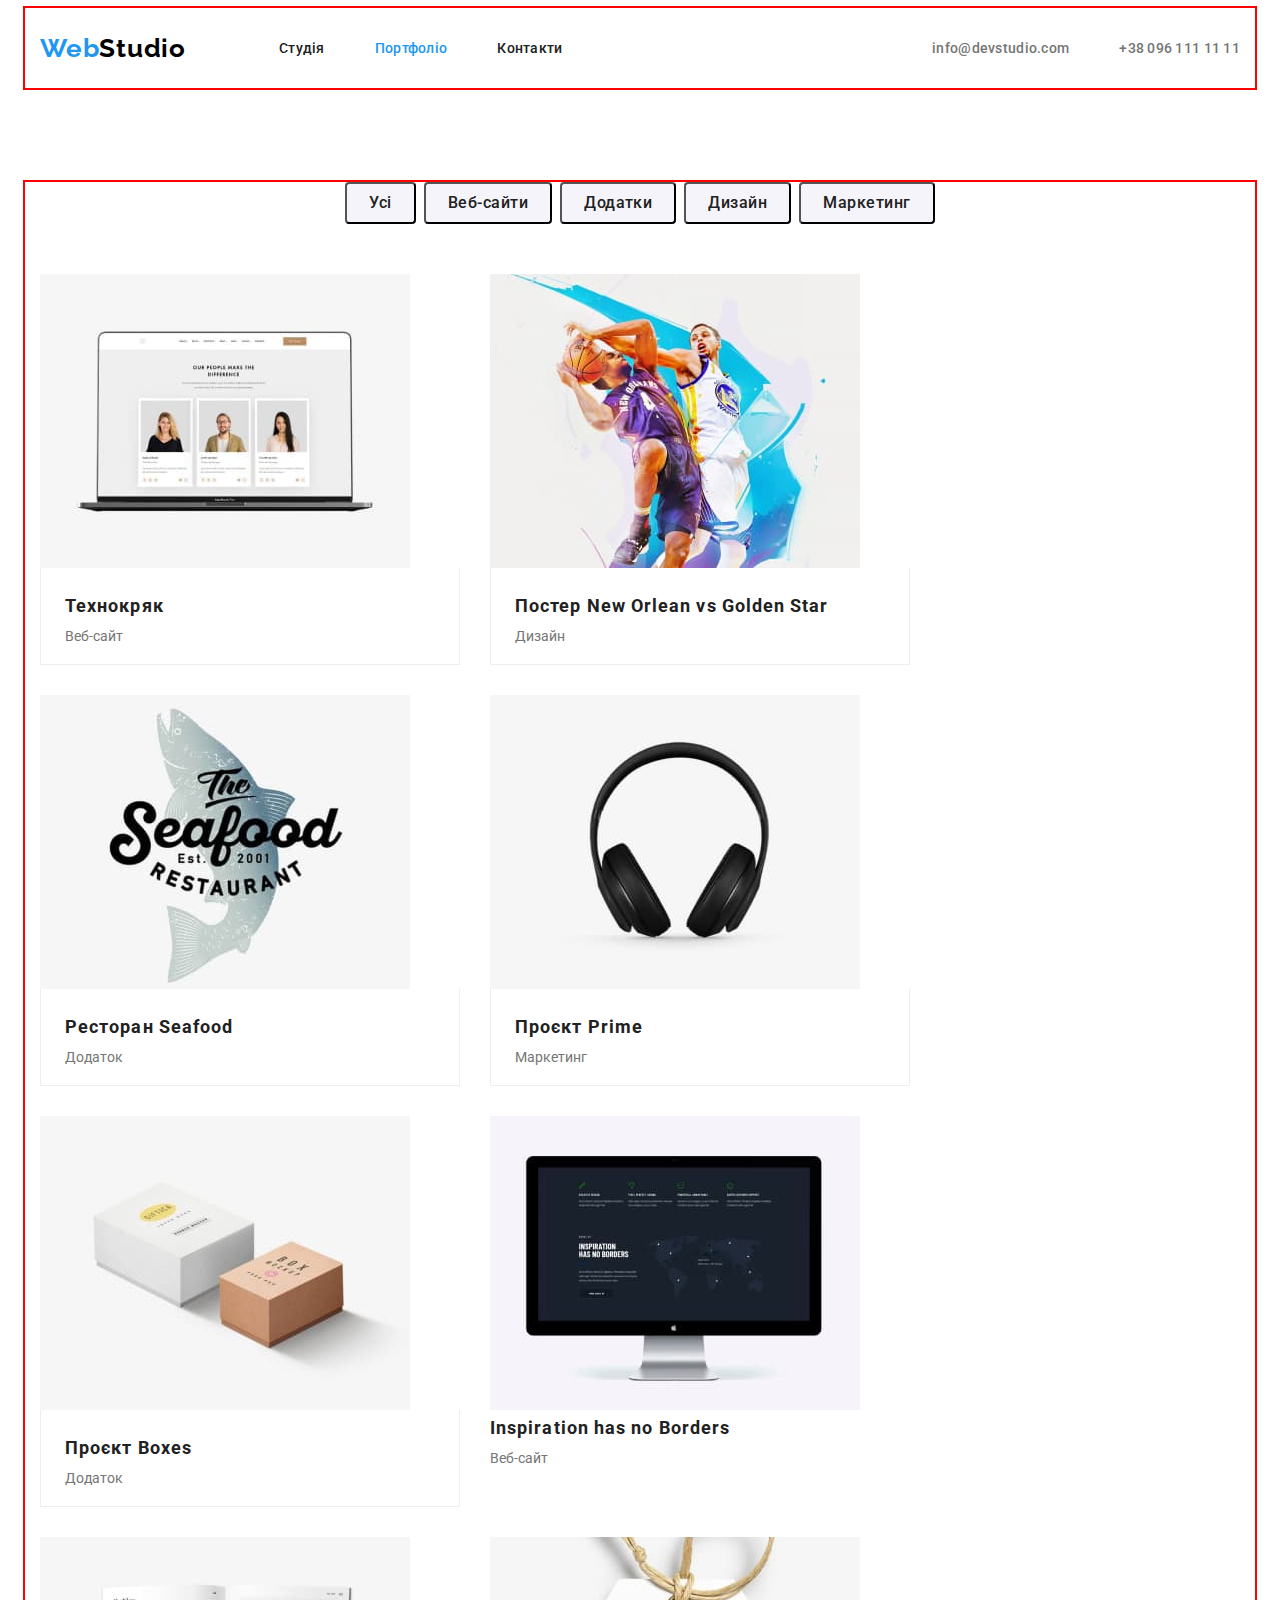
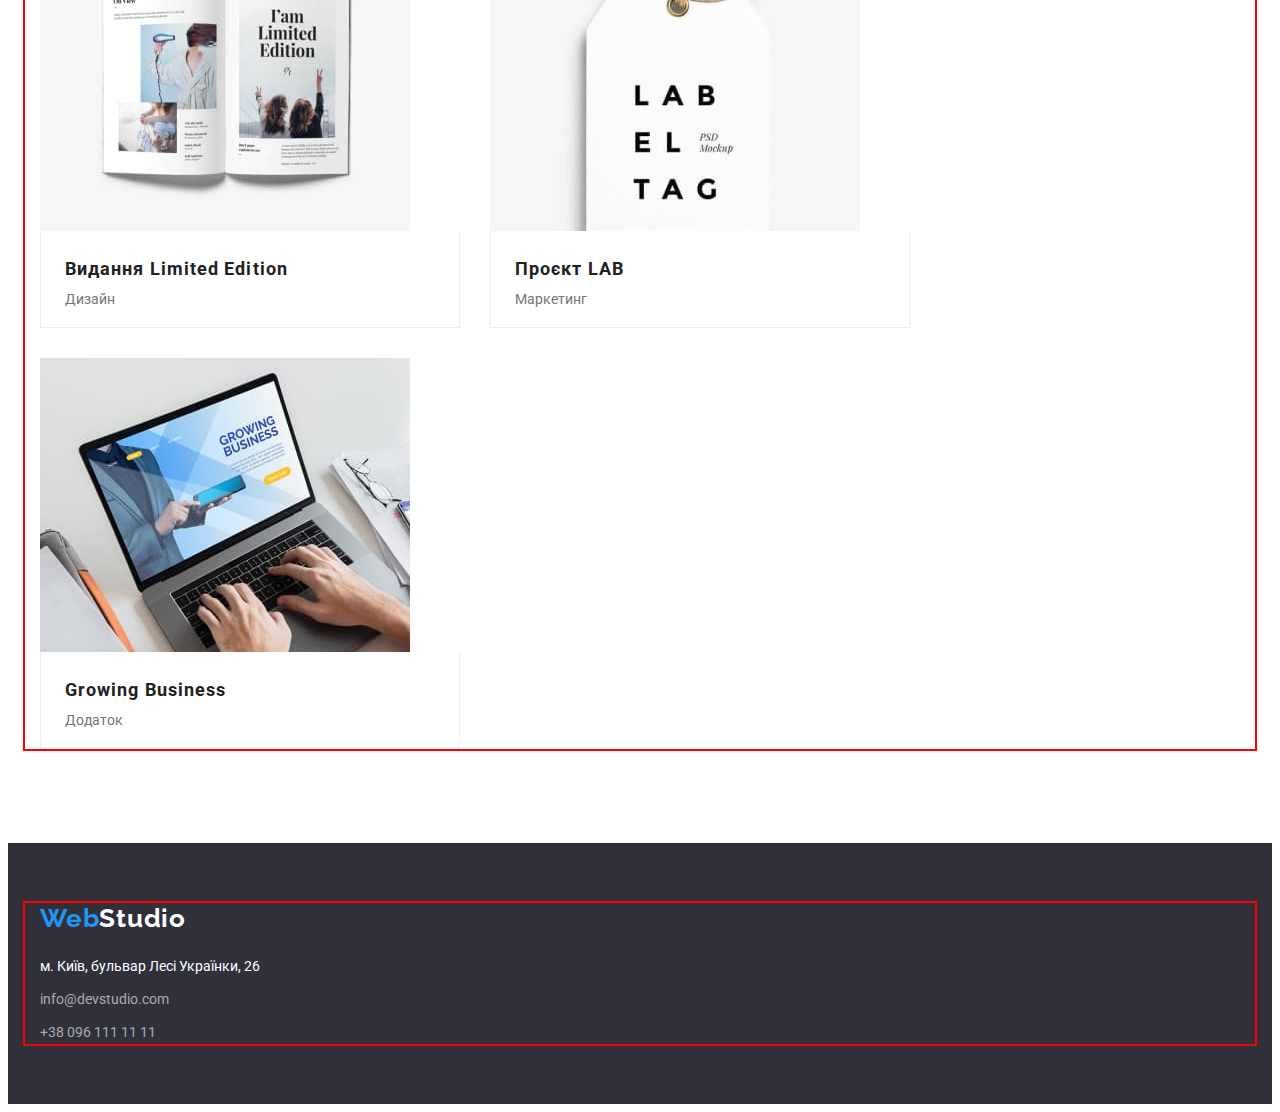
==== commit 96181891: "завершена окрім формули" ====
--- a/portfolio.html
+++ b/portfolio.html
@@ -22,19 +22,22 @@
     <link rel="stylesheet" href="./css/styles.css" />
   </head>
   <body>
+    <!-- HEADER -->
     <header>
-      <div class="container">
+      <div class="header-container container">
         <!-- prettier-ignore -->
         <a href="" lang="en" class="logo">Web<span class="logo-header">Studio</span></a>
-        <nav>
+        <nav class="header-nav">
           <ul class="list site-nav">
-            <li><a href="./index.html" class="link">Студія</a></li>
-            <li><a href="" class="link current">Портфоліо</a></li>
-            <li><a href="" class="link">Контакти</a></li>
+            <li><a href="./index.html" class="header-link link">Студія</a></li>
+            <li><a href="" class="header-link link current">Портфоліо</a></li>
+            <li><a href="" class="header-link link">Контакти</a></li>
           </ul>
         </nav>
-        <a href="mailto:info@devstudio.com" class="link-contacts">info@devstudio.com</a>
-        <a href="tel:+380961111111" class="link-contacts">+38 096 111 11 11</a>
+        <div class="header-group">
+          <a href="mailto:info@devstudio.com" class="link-contacts">info@devstudio.com</a>
+          <a href="tel:+380961111111" class="link-contacts">+38 096 111 11 11</a>
+        </div>
       </div>
     </header>
     <main>
@@ -50,9 +53,9 @@
             <li><button class="filter-button" type="button">Маркетинг</button></li>
           </ul>
           <!-- Проекти -->
-          <ul class="list">
-            <li>
-              <div class="">
+          <ul class="project-list list">
+            <li>
+              <div class="card-project">
                 <img src="./images/techno.jpg" alt="вебсайт технокряк" width="370" height="294" />
                 <div class="name-project">
                   <h2 class="title-portfolio">Технокряк</h2>
@@ -61,7 +64,7 @@
               </div>
             </li>
             <li>
-              <div class="">
+              <div class="card-project">
                 <img
                   src="./images/basket.jpg"
                   alt="постер баскетбольного матчу"
@@ -78,7 +81,7 @@
               </div>
             </li>
             <li>
-              <div class="">
+              <div class="card-project">
                 <img
                   src="./images/seafood.jpg"
                   alt="додаток ресторан сайфуд"
@@ -95,7 +98,7 @@
               </div>
             </li>
             <li>
-              <div class="">
+              <div class="card-project">
                 <img
                   src="./images/prime.jpg"
                   alt="маркетинговий проєкт прайм"
@@ -112,7 +115,7 @@
               </div>
             </li>
             <li>
-              <div class="">
+              <div class="card-project">
                 <img
                   src="./images/boxes.jpg"
                   alt="додаток проєкт боксес"
@@ -129,7 +132,7 @@
               </div>
             </li>
             <li>
-              <div class="">
+              <div class="card-project">
                 <img
                   src="./images/borders.jpg"
                   alt="вебсайт натхнення немає кордонів"
@@ -143,7 +146,7 @@
               </div>
             </li>
             <li>
-              <div class="">
+              <div class="card-project">
                 <img
                   src="./images/limited-edition.jpg"
                   alt="дизайн видання обмежена серія"
@@ -160,7 +163,7 @@
               </div>
             </li>
             <li>
-              <div class="">
+              <div class="card-project">
                 <img
                   src="./images/lab.jpg"
                   alt="маркетинговий проєкт лаб"
@@ -177,7 +180,7 @@
               </div>
             </li>
             <li>
-              <div class="">
+              <div class="card-project">
                 <img
                   src="./images/busines.jpg"
                   alt="додаток зростаючий бізнес"
--- a/css/styles.css
+++ b/css/styles.css
@@ -48,10 +48,6 @@
   padding: 0;
 }
 
-img {
-  display: block;
-}
-
 .container {
   width: 1200px;
   padding-left: 15px;
@@ -71,7 +67,7 @@
   padding: 0;
   clip: rect(0 0 0 0);
   clip-path: inset(50%);
-  margin: -1px;
+  /* margin: -1px; */
 }
 
 /* Header */
@@ -84,8 +80,9 @@
   font-size: 26px;
   line-height: calc(31 / 26);
   letter-spacing: 0.03em;
-
-  text-decoration: none;
+  text-decoration: none;
+
+  margin-right: 93px;
 }
 .logo-header {
   color: var(--logo-header);
@@ -111,6 +108,10 @@
   color: var(--logo-web);
 }
 
+.header-nav {
+  margin-right: auto;
+}
+
 /* ссилки на пошту і телефон */
 .link-contacts {
   color: var(--primary-text-color);
@@ -119,13 +120,35 @@
   font-size: 14px;
   line-height: calc(16 / 14);
   letter-spacing: 0.02em;
-
   text-decoration: none;
 }
 
 .link-contacts:hover,
 .link-contacts:focus {
   color: var(--logo-web);
+}
+
+.header-container {
+  display: flex;
+  align-items: center;
+}
+
+.site-nav {
+  display: flex;
+  align-items: center;
+  gap: 50px;
+}
+
+.header-group {
+  display: flex;
+  align-items: center;
+  gap: 50px;
+}
+
+.header-link,
+.link-contacts {
+  display: block;
+  padding: 32px 0;
 }
 
 /* HERO */
@@ -160,7 +183,6 @@
   font-weight: 700;
   font-size: 16px;
   line-height: calc(30 / 16);
-  /* display: flex; */
   align-items: center;
   text-align: center;
   letter-spacing: 0.06em;
@@ -199,6 +221,8 @@
   margin-bottom: 50px;
 }
 
+/* Особливості роботи */
+
 .feature-title {
   color: var(--title-text-color);
 
@@ -214,6 +238,29 @@
 .feature-text {
   width: 270px;
 }
+.feature-list {
+  display: flex;
+}
+
+.feature-list > li:not(:last-child) {
+  margin-right: 30px;
+}
+
+/* Зміст роботи */
+
+img {
+  display: block;
+}
+
+.img-box {
+  display: flex;
+}
+
+.img-box li:not(:last-child) {
+  margin-right: 30px;
+}
+
+/* Команда */
 
 .team-title {
   color: var(--title-text-color);
@@ -234,6 +281,13 @@
   border-radius: 0px 0px 4px 4px;
   box-shadow: 0px 1px 3px rgba(0, 0, 0, 0.12), 0px 1px 1px rgba(0, 0, 0, 0.14),
     0px 2px 1px rgba(0, 0, 0, 0.2);
+}
+
+.team-list {
+  display: flex;
+}
+.team-list li:not(:last-child) {
+  margin-right: 30px;
 }
 
 /* FOOTER */
@@ -296,8 +350,13 @@
 }
 
 .filter {
-  padding-bottom: 16px;
-  margin-bottom: 34px;
+  display: flex;
+  gap: 8px;
+  justify-content: center;
+  margin-bottom: 50px;
+
+  /* padding-bottom: 16px; */
+  /* margin-bottom: 34px; */
 }
 
 .filter-button:hover,
@@ -321,5 +380,17 @@
 .name-project {
   width: 370px;
   padding: 20px 24px;
-  border: 1px solid #eeeeee;
-}
+  border-right: 1px solid #eeeeee;
+  border-bottom: 1px solid #eeeeee;
+  border-left: 1px solid #eeeeee;
+}
+
+.project-list {
+  display: flex;
+  flex-wrap: wrap;
+  gap: 30px;
+}
+
+.card-project {
+  flex-basis: calc(100%-2 * 30px / 3);
+}
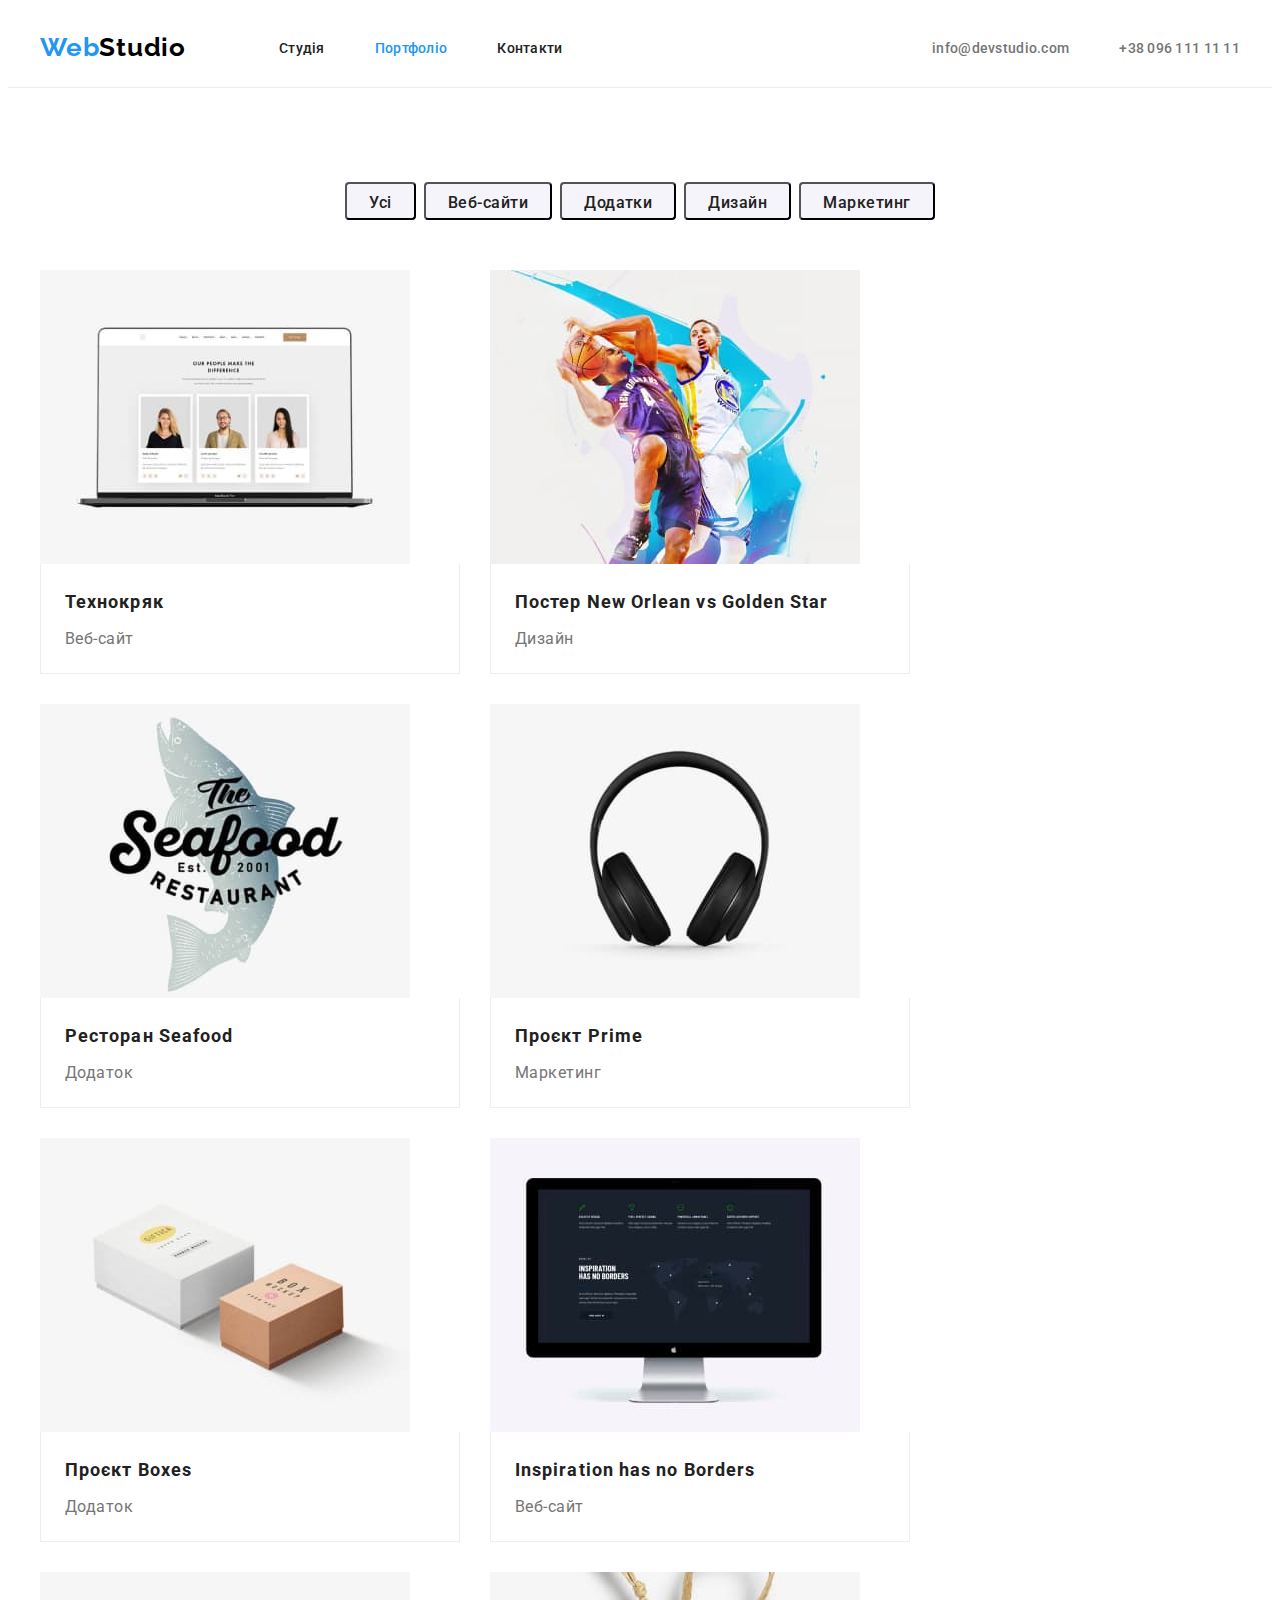
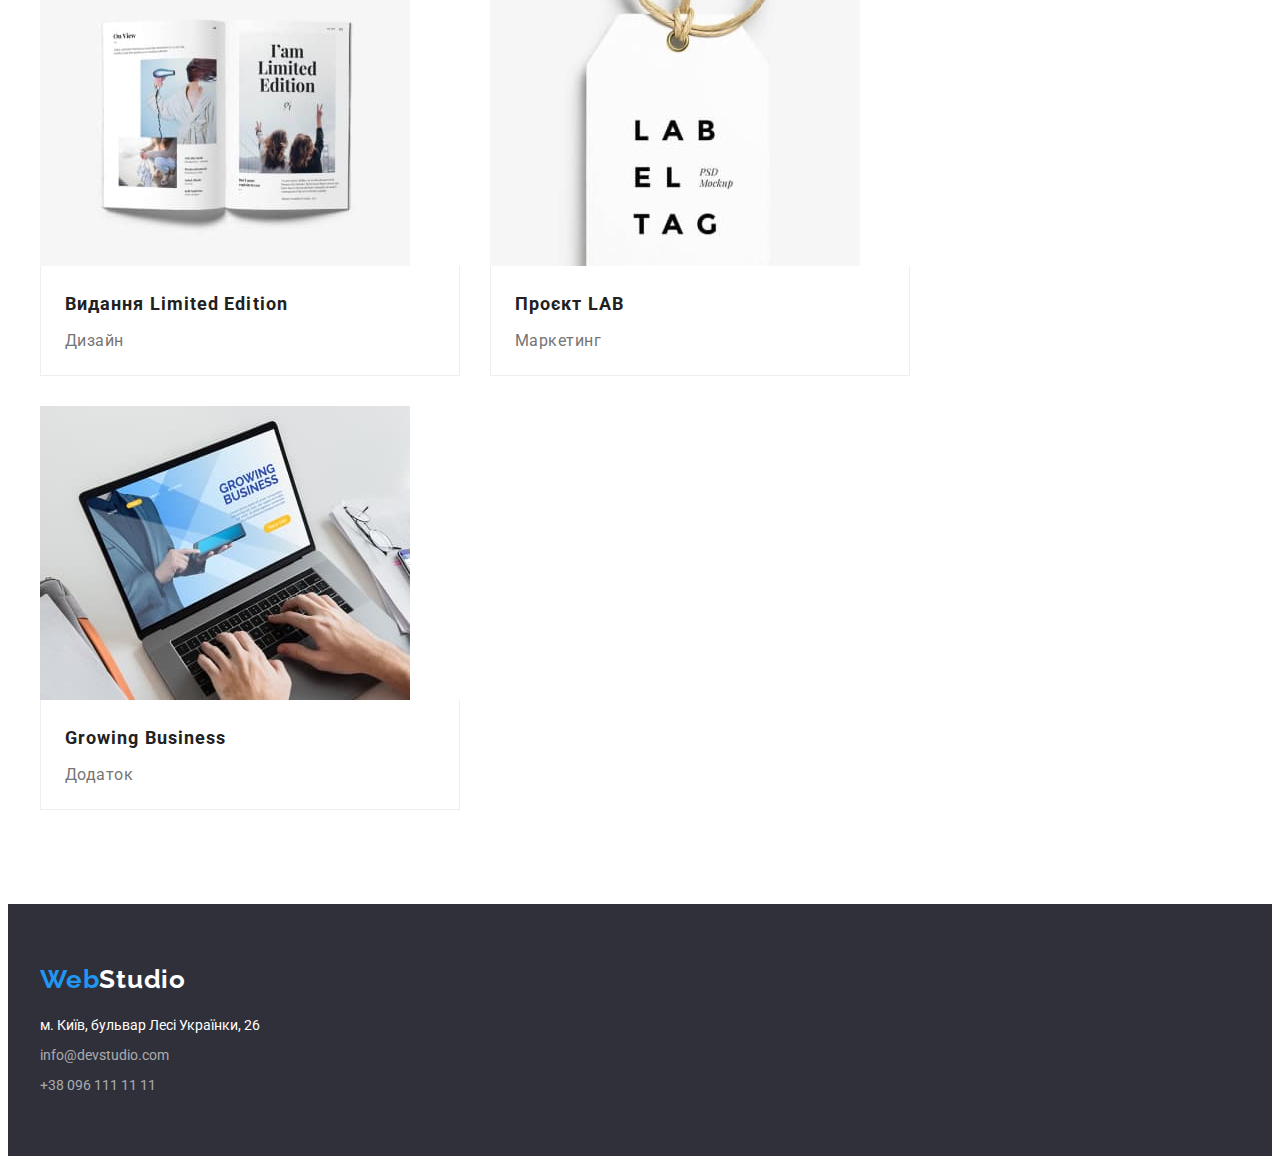
==== commit c2dcad4f: "готова до здачі" ====
--- a/portfolio.html
+++ b/portfolio.html
@@ -23,7 +23,7 @@
   </head>
   <body>
     <!-- HEADER -->
-    <header>
+    <header class="header">
       <div class="header-container container">
         <!-- prettier-ignore -->
         <a href="" lang="en" class="logo">Web<span class="logo-header">Studio</span></a>
@@ -53,13 +53,13 @@
             <li><button class="filter-button" type="button">Маркетинг</button></li>
           </ul>
           <!-- Проекти -->
-          <ul class="project-list list">
+          <ul class="project-list card-set list">
             <li>
               <div class="card-project">
                 <img src="./images/techno.jpg" alt="вебсайт технокряк" width="370" height="294" />
                 <div class="name-project">
                   <h2 class="title-portfolio">Технокряк</h2>
-                  <p>Веб-сайт</p>
+                  <p class="text-project">Веб-сайт</p>
                 </div>
               </div>
             </li>
@@ -76,7 +76,7 @@
                     Постер
                     <span lang="en">New Orlean vs Golden Star</span>
                   </h2>
-                  <p>Дизайн</p>
+                  <p class="text-project">Дизайн</p>
                 </div>
               </div>
             </li>
@@ -93,7 +93,7 @@
                     Ресторан
                     <span lang="en">Seafood</span>
                   </h2>
-                  <p>Додаток</p>
+                  <p class="text-project">Додаток</p>
                 </div>
               </div>
             </li>
@@ -110,7 +110,7 @@
                     Проєкт
                     <span lang="en">Prime</span>
                   </h2>
-                  <p>Маркетинг</p>
+                  <p class="text-project">Маркетинг</p>
                 </div>
               </div>
             </li>
@@ -127,7 +127,7 @@
                     Проєкт
                     <span lang="en">Boxes</span>
                   </h2>
-                  <p>Додаток</p>
+                  <p class="text-project">Додаток</p>
                 </div>
               </div>
             </li>
@@ -139,9 +139,9 @@
                   width="370"
                   height="294"
                 />
-                <div class="name-projeck">
+                <div class="name-project">
                   <h2 class="title-portfolio" lang="en">Inspiration has no Borders</h2>
-                  <p>Веб-сайт</p>
+                  <p class="text-project">Веб-сайт</p>
                 </div>
               </div>
             </li>
@@ -158,7 +158,7 @@
                     Видання
                     <span lang="en">Limited Edition</span>
                   </h2>
-                  <p>Дизайн</p>
+                  <p class="text-project">Дизайн</p>
                 </div>
               </div>
             </li>
@@ -175,7 +175,7 @@
                     Проєкт
                     <span lang="en">LAB</span>
                   </h2>
-                  <p>Маркетинг</p>
+                  <p class="text-project">Маркетинг</p>
                 </div>
               </div>
             </li>
@@ -189,7 +189,7 @@
                 />
                 <div class="name-project">
                   <h2 class="title-portfolio" lang="en">Growing Business</h2>
-                  <p>Додаток</p>
+                  <p class="text-project">Додаток</p>
                 </div>
               </div>
             </li>
--- a/css/styles.css
+++ b/css/styles.css
@@ -9,6 +9,7 @@
 
 /* призначення змінних */
 :root {
+  /* кольори */
   --primary-text-color: #757575;
   --title-text-color: #212121;
   --basic-white-color: #ffffff;
@@ -18,6 +19,8 @@
   --contacts-footer-colors: rgba(255, 255, 255, 0.6);
   --secondary-bgc: #f5f4fa;
   --button-activ-color: #188ce8;
+  /* відступ у сітках */
+  --indent: 30px;
 }
 
 /* body */
@@ -55,8 +58,15 @@
   margin-left: auto;
   margin-right: auto;
 
-  outline: 2px solid red;
-}
+  /* outline: 2px solid red; */
+}
+
+img {
+  display: block;
+  max-width: 100%;
+  height: auto;
+}
+
 .visually-hidden {
   position: absolute;
   white-space: nowrap;
@@ -71,6 +81,10 @@
 }
 
 /* Header */
+
+.header {
+  border-bottom: 1px solid #ececec;
+}
 /* логотип*/
 .logo {
   color: var(--logo-web);
@@ -87,6 +101,7 @@
 .logo-header {
   color: var(--logo-header);
 }
+
 /* кнопки навігації */
 .site-nav .link {
   color: var(--title-text-color);
@@ -128,6 +143,7 @@
   color: var(--logo-web);
 }
 
+/* Флекс хедера */
 .header-container {
   display: flex;
   align-items: center;
@@ -148,7 +164,8 @@
 .header-link,
 .link-contacts {
   display: block;
-  padding: 32px 0;
+  padding-top: 32px;
+  padding-bottom: 31px;
 }
 
 /* HERO */
@@ -166,7 +183,6 @@
   font-weight: 900;
   font-size: 44px;
   line-height: calc(60 / 44);
-  /* text-align: center; */
   letter-spacing: 0.06em;
   text-transform: uppercase;
 
@@ -184,12 +200,12 @@
   font-size: 16px;
   line-height: calc(30 / 16);
   align-items: center;
-  text-align: center;
   letter-spacing: 0.06em;
 
-  min-width: 216px;
-  min-height: 50px;
+  width: 216px;
+  height: 50px;
   padding: 10px 32px;
+  box-shadow: 0px 4px 4px rgba(0, 0, 0, 0.15);
   border-radius: 4px;
 }
 
@@ -236,6 +252,7 @@
 }
 
 .feature-text {
+  line-height: calc(24 / 14);
   width: 270px;
 }
 .feature-list {
@@ -248,16 +265,15 @@
 
 /* Зміст роботи */
 
-img {
-  display: block;
-}
-
 .img-box {
   display: flex;
-}
-
-.img-box li:not(:last-child) {
-  margin-right: 30px;
+  flex-wrap: wrap;
+  gap: var(--indent);
+  --items: 3;
+}
+
+.img-item {
+  flex-basis: calc((100%- (var(--items)-1) * var(--indent))) / var(--items);
 }
 
 /* Команда */
@@ -273,27 +289,43 @@
   margin-bottom: 10px;
 }
 
+.team-text {
+  font-weight: 400;
+  font-size: 16px;
+  line-height: calc(19 / 16);
+
+  text-align: center;
+  letter-spacing: 0.03em;
+}
+
 .under-foto {
   background-color: var(--basic-white-color);
+  text-align: center;
 
   width: 270px;
   padding: 30px 0;
+}
+
+.team-list {
+  display: flex;
+  flex-wrap: wrap;
+  gap: var(--indent);
+  --items: 4;
+}
+
+.team-card {
   border-radius: 0px 0px 4px 4px;
   box-shadow: 0px 1px 3px rgba(0, 0, 0, 0.12), 0px 1px 1px rgba(0, 0, 0, 0.14),
     0px 2px 1px rgba(0, 0, 0, 0.2);
-}
-
-.team-list {
-  display: flex;
-}
-.team-list li:not(:last-child) {
-  margin-right: 30px;
+
+  flex-basis: calc((100%- (var(--items)-1) * var(--indent))) / var(--items);
 }
 
 /* FOOTER */
+
 .footer {
   background-color: var(--hero-footer-bgc);
-  line-height: calc(24 / 14);
+  line-height: calc(21 / 14);
 
   padding: 60px 0;
 }
@@ -344,7 +376,7 @@
   text-align: center;
   letter-spacing: 0.03em;
 
-  min-height: 38px;
+  height: 38px;
   padding: 6px 22px;
   border-radius: 4px;
 }
@@ -354,7 +386,7 @@
   gap: 8px;
   justify-content: center;
   margin-bottom: 50px;
-
+  /* незовсім зрозуміло з макету можливо так: */
   /* padding-bottom: 16px; */
   /* margin-bottom: 34px; */
 }
@@ -379,18 +411,25 @@
 
 .name-project {
   width: 370px;
-  padding: 20px 24px;
+  padding: 20px 24px 19px;
   border-right: 1px solid #eeeeee;
   border-bottom: 1px solid #eeeeee;
   border-left: 1px solid #eeeeee;
 }
 
+.text-project {
+  font-size: 16px;
+  line-height: calc(30 / 16);
+  letter-spacing: 0.03em;
+}
+
 .project-list {
   display: flex;
   flex-wrap: wrap;
-  gap: 30px;
+  gap: var(--indent);
+  --items: 3;
 }
 
 .card-project {
-  flex-basis: calc(100%-2 * 30px / 3);
-}
+  flex-basis: calc((100%- (var(--items)-1) * var(--indent))) / var(--items);
+}
